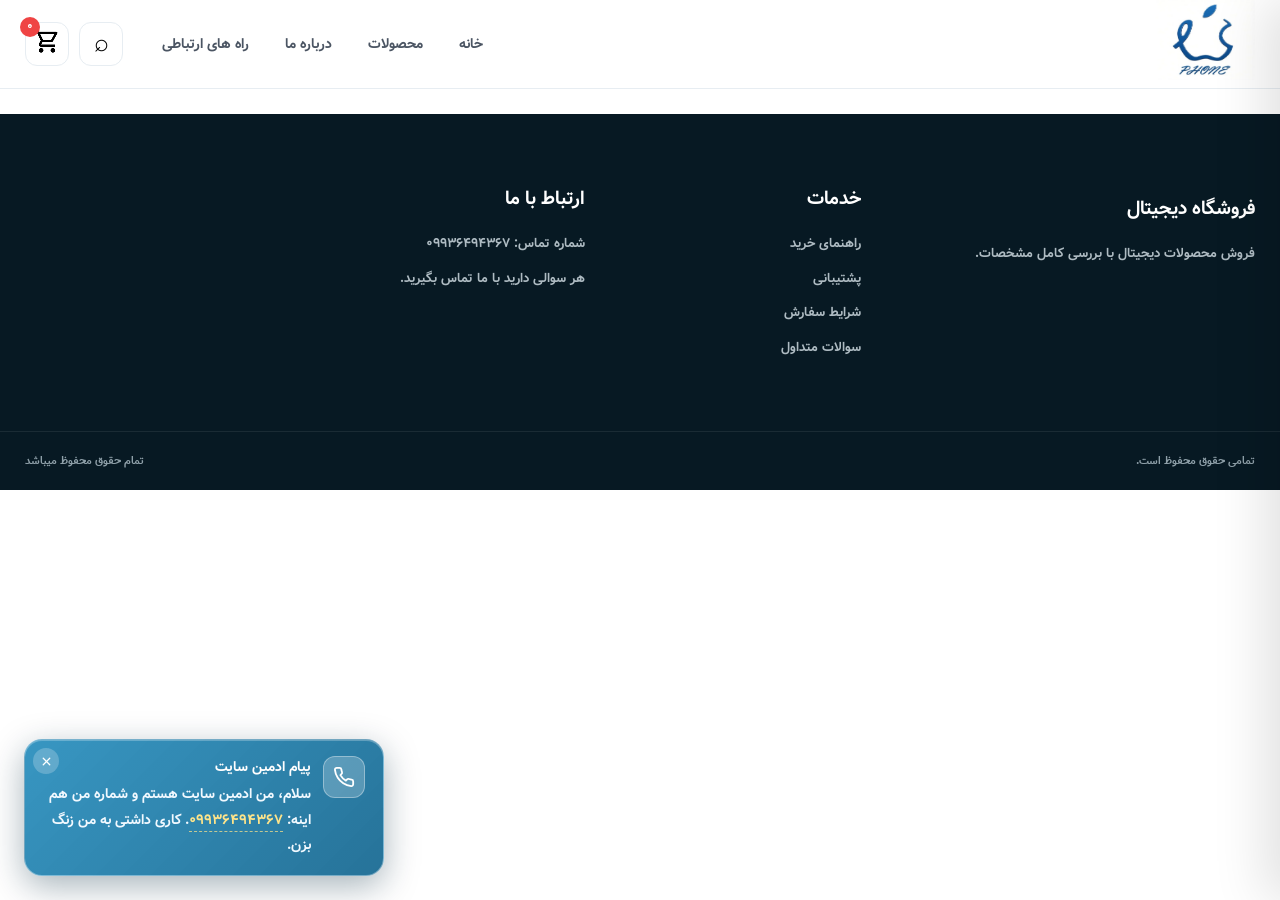
==== about.html @ 5a383b09 "Add files via upload" ====
<!DOCTYPE html>
<html lang="fa" dir="rtl">
<head>
    <meta charset="UTF-8">

    <meta name="viewport"
          content="width=device-width, initial-scale=1.0">

    <meta name="description"
          content="فروشگاه اینترنتی محصولات دیجیتال">

    <title>UPHONNE.ir</title>

    <link rel="preconnect" href="https://fonts.googleapis.com">
    <link rel="preconnect" href="https://fonts.gstatic.com" crossorigin>

    <link href="https://fonts.googleapis.com/css2?family=Vazirmatn:wght@400;500;600;700;800&display=swap"
          rel="stylesheet">

    <link rel="stylesheet"
          href="style.css">
          <link rel="shortcut icon" href="./img/logo/1234.webp" type="image/x-icon">
</head>

<body>

<!-- ================= HEADER ================= -->

<header class="main-header">

    <div class="header-inner">

        <button class="menu-btn"
                id="menuBtn"
                aria-label="باز کردن منو">

            <span><img style="width: 40px;
            height: 40px;" src="./img/icon menu/menu_28dp_000000_FILL0_wght400_GRAD0_opsz24 (1).png" alt=""></span>
            
            

        </button>


        <a href="#home"
           class="logo">



            <span>
                <img style="width: 100px;
                height: 80px;"  src="./img/logo/1234.webp" alt="">
            </span>

        </a>


        <nav class="desktop-nav">

            <a href="./index.html">خانه</a>
            <a href="./index.html">محصولات</a>
            <a href="./about.html">درباره ما</a>
            <a href="./massage.html">راه های ارتباطی</a>

        </nav>


        <div class="header-actions">

            <button class="search-btn"
                    id="searchBtn"
                    aria-label="جستجو">

                <i>⌕</i>

            </button>


            <button class="cart-btn"
                    id="cartBtn"
                    aria-label="سبد خرید">

                <i><img src="./img/icons/icon shop/shopping_cart_28dp_000000_FILL0_wght400_GRAD0_opsz24.png" alt=""></i>

                <span class="cart-count"
                      id="cartCount">

                    0

                </span>

            </button>

        </div>

    </div>


    <!-- Search -->

    <div class="search-box"
         id="searchBox">

        <div class="search-inner">

            <input type="search"
                   id="searchInput"
                   placeholder="نام محصول را جستجو کنید...">

            <button id="closeSearch">
                x
            </button>

        </div>

    </div>

</header>
<br>


<!-- ================= MOBILE MENU ================= -->

<div class="menu-overlay"
     id="menuOverlay">
</div>


<aside class="mobile-menu"
       id="mobileMenu">

    <div class="mobile-menu-header">

        <strong>
            منوی فروشگاه
        </strong>

        <button id="closeMenu">
            ×
        </button>

    </div>


    <div class="mobile-menu-links">

        <a href="./index.html">خانه</a>
        <a href="./index.html">محصولات</a>
        <a href="./about.html">درباره ما</a>
        <a href="./massage.html">راه های ارتباطی</a>

    </div>

</aside>
<main>
















</main>
<footer id="contact">

    <div class="footer-main">

        <div class="footer-column">

            <div>
                
            </div>

            <h3>
                فروشگاه دیجیتال
            </h3>

            <p>
                فروش محصولات دیجیتال
                با بررسی کامل مشخصات.
            </p>

        </div>

        <div class="footer-column">

            <h3>
                خدمات
            </h3>

            <a href="#">راهنمای خرید</a>
            <a href="#">پشتیبانی</a>
            <a href="#">شرایط سفارش</a>
            <a href="#">سوالات متداول</a>

        </div>


        <div class="footer-column">

            <h3>
                ارتباط با ما
            </h3>

            <p>
                شماره تماس:
                09936494367
            </p>

            <p>
                هر سوالی دارید با ما تماس بگیرید.
            </p>

        </div>

    </div>


    <div class="footer-bottom">

        <span>
            تمامی حقوق محفوظ است.
        </span>

        <span>
            تمام حقوق محفوظ میباشد 

        </span>

    </div>

</footer>



<!-- ================= PRODUCT MODAL ================= -->

<div class="modal-overlay"
     id="productModal">

    <div class="product-modal">

        <button class="modal-close"
                id="productModalClose">

            ×

        </button>

        <div id="productModalContent"></div>

    </div>

</div>



<!-- ================= CART MODAL ================= -->

<div class="modal-overlay"
     id="cartModal">

    <div class="cart-modal">

        <button class="modal-close"
                id="cartClose">

            ×

        </button>

        <h2>
            سبد خرید
        </h2>

        <div id="cartItems"></div>

        <div class="cart-footer">

            <strong id="cartTotal">
                ۰ تومان
            </strong>

            <button id="startCheckout">
                ادامه فرآیند خرید
            </button>

        </div>

    </div>

</div>



<!-- ================= CHECKOUT MODAL ================= -->

<div class="modal-overlay"
     id="checkoutModal">

    <div class="checkout-modal">

        <div class="checkout-progress">

            <span class="step active">1</span>
            <span class="line"></span>
            <span class="step">2</span>
            <span class="line"></span>
            <span class="step">3</span>
            <span class="line"></span>
            <span class="step">4</span>

        </div>


        <button class="modal-close"
                id="checkoutClose">

            ×

        </button>


        <div class="checkout-step active"
             data-step="1">

            <h2>
                اطلاعات شما
            </h2>

            <p>
                برای ادامه فرآیند اطلاعات خود را وارد کنید.
            </p>

            <input id="customerName"
                   type="text"
                   placeholder="نام و نام خانوادگی">

            <input id="customerPhone"
                   type="tel"
                   placeholder="شماره تماس">

            <textarea id="customerAddress"
                      placeholder="آدرس کامل"></textarea>

            <button class="next-step">
                مرحله بعد
            </button>

        </div>


        <div class="checkout-step"
             data-step="2">

            <h2>
                بررسی سبد خرید
            </h2>

            <div id="checkoutCartItems"></div>

            <div class="checkout-buttons">

                <button class="prev-step">
                    مرحله قبل
                </button>

                <button class="next-step">
                    مرحله بعد
                </button>

            </div>

        </div>


        <div class="checkout-step"
             data-step="3">

            <h2>
                خلاصه سفارش
            </h2>

            <div id="orderSummary"></div>

            <button id="copyOrder">
                کپی کردن جدول
            </button>

            <div class="checkout-buttons">

                <button class="prev-step">
                    مرحله قبل
                </button>

                <button class="next-step">
                    مرحله بعد
                </button>

            </div>

        </div>


        <div class="checkout-step"
             data-step="4">

            <h2>
                ارسال سفارش
            </h2>

            <p class="send-message">

                جدول محصولات را کپی و به یکی از
                این پیام‌رسان‌ها برای ما ارسال کنید.

            </p>


            <div class="messengers">

                <a href="#"
                   class="messenger rubika">

                    روبیکا

                </a>

                <a href="#"
                   class="messenger telegram">

                    تلگرام

                </a>

            </div>


            <div class="checkout-buttons">

                <button class="prev-step">
                    مرحله قبل
                </button>

                <button id="finishOrder">
                    پایان سفارش
                </button>

            </div>

        </div>

    </div>

</div>




<!-- ============ Site Admin Glass Notification (All-in-one) ============ -->
<style>
.sn-notif-wrapper,
.sn-notif-wrapper * {
  box-sizing: border-box;
}

.sn-notif-wrapper {
  position: fixed;
  bottom: 24px;
  left: 24px;
  z-index: 999999;
  max-width: 360px;
  width: calc(100% - 48px);
  transform: translateX(-140%);
  opacity: 0;
  transition: transform 1.1s cubic-bezier(.19,1,.22,1), opacity 1.1s ease;
  pointer-events: none;
  font-family: "Vazirmatn", Tahoma, Arial, sans-serif;
  direction: rtl;
}

.sn-notif-wrapper.sn-show {
  transform: translateX(0);
  opacity: 1;
  pointer-events: auto;
}

.sn-notif-card {
  position: relative;
  display: flex;
  align-items: flex-start;
  gap: 12px;
  padding: 16px 18px;
  border-radius: 18px;
  background: linear-gradient(135deg, rgba(0,121,177,0.78), rgba(0,90,135,0.85));
  backdrop-filter: blur(18px) saturate(180%);
  -webkit-backdrop-filter: blur(18px) saturate(180%);
  border: 1px solid rgba(255,255,255,0.35);
  box-shadow:
    0 10px 34px rgba(0, 40, 60, 0.35),
    inset 0 1px 0 rgba(255,255,255,0.25);
  overflow: visible;
}

.sn-notif-icon {
  flex-shrink: 0;
  width: 42px;
  height: 42px;
  border-radius: 12px;
  background: rgba(255,255,255,0.22);
  display: flex;
  align-items: center;
  justify-content: center;
  border: 1px solid rgba(255,255,255,0.35);
}

.sn-notif-icon svg {
  width: 22px;
  height: 22px;
  stroke: #ffffff;
}

.sn-notif-content {
  flex: 1;
  min-width: 0;
}

.sn-notif-title {
  font-size: 14px;
  font-weight: 700;
  margin: 0 0 4px;
  color: #ffffff;
}

.sn-notif-text {
  font-size: 13.5px;
  line-height: 1.9;
  margin: 0;
  color: #f1f9ff;
}

.sn-notif-text a {
  color: #ffe58a;
  font-weight: 700;
  text-decoration: none;
  border-bottom: 1px dashed rgba(255,229,138,0.7);
  transition: color .2s ease;
  unicode-bidi: plaintext;
}

.sn-notif-text a:hover {
  color: #ffffff;
}

.sn-notif-close {
  position: absolute;
  top: 8px;
  left: 8px;
  width: 26px;
  height: 26px;
  border-radius: 50%;
  border: none;
  background: rgba(255,255,255,0.22);
  display: flex;
  align-items: center;
  justify-content: center;
  cursor: pointer;
  transition: background .2s ease, transform .2s ease;
  padding: 0;
}

.sn-notif-close:hover {
  background: rgba(255,255,255,0.4);
  transform: scale(1.08);
}

.sn-notif-close svg {
  width: 13px;
  height: 13px;
  stroke: #ffffff;
}

.sn-confetti-layer {
  position: fixed;
  bottom: 0;
  left: 0;
  width: 100%;
  height: 100%;
  pointer-events: none;
  z-index: 999998;
  overflow: visible;
}

.sn-confetti-layer .sn-confetti-piece {
  position: absolute;
  width: 8px;
  height: 14px;
  opacity: 0;
  border-radius: 2px;
  will-change: transform, opacity;
}

@media (max-width: 480px) {
  .sn-notif-wrapper {
    left: 12px;
    right: 12px;
    bottom: 16px;
    width: auto;
    max-width: 320px;
    margin: 0 auto;
  }
  .sn-notif-card {
    padding: 14px 14px;
  }
}
</style>

<div class="sn-confetti-layer" id="snConfettiLayer"></div>

<div class="sn-notif-wrapper" id="snNotifWrapper">
  <div class="sn-notif-card">
    <button class="sn-notif-close" id="snCloseBtn" aria-label="بستن">
      <svg viewBox="0 0 24 24" fill="none" stroke-width="2.4" stroke-linecap="round" stroke-linejoin="round">
        <line x1="18" y1="6" x2="6" y2="18"></line>
        <line x1="6" y1="6" x2="18" y2="18"></line>
      </svg>
    </button>

    <div class="sn-notif-icon">
      <svg viewBox="0 0 24 24" fill="none" stroke-width="2" stroke-linecap="round" stroke-linejoin="round">
        <path d="M22 16.92v3a2 2 0 0 1-2.18 2 19.79 19.79 0 0 1-8.63-3.07 19.5 19.5 0 0 1-6-6 19.79 19.79 0 0 1-3.07-8.67A2 2 0 0 1 4.11 2h3a2 2 0 0 1 2 1.72c.127.96.362 1.903.7 2.81a2 2 0 0 1-.45 2.11L8.09 9.91a16 16 0 0 0 6 6l1.27-1.27a2 2 0 0 1 2.11-.45c.907.338 1.85.573 2.81.7A2 2 0 0 1 22 16.92z"/>
      </svg>
    </div>

    <div class="sn-notif-content">
      <p class="sn-notif-title">پیام ادمین سایت</p>
      <p class="sn-notif-text">
        سلام، من ادمین سایت هستم و شماره من هم اینه:
        <a href="tel:09936494367">09936494367</a>.
        کاری داشتی به من زنگ بزن.
      </p>
    </div>
  </div>
</div>

<script>
(function () {
  const wrapper = document.getElementById('snNotifWrapper');
  const closeBtn = document.getElementById('snCloseBtn');
  const confettiLayer = document.getElementById('snConfettiLayer');

  if (!wrapper || !closeBtn || !confettiLayer) return;

  const colors = ['#0079b1', '#ffffff', '#7fd6ff', '#ffd166', '#ef476f', '#06d6a0'];

  function launchConfetti() {
    const rect = wrapper.getBoundingClientRect();
    const originX = rect.left + rect.width / 2;
    const originY = rect.top + rect.height / 2;

    const pieceCount = 46;

    for (let i = 0; i < pieceCount; i++) {
      const piece = document.createElement('div');
      piece.className = 'sn-confetti-piece';

      const color = colors[Math.floor(Math.random() * colors.length)];
      piece.style.background = color;

      const startOffsetX = (Math.random() - 0.5) * rect.width * 1.1;
      const startOffsetY = (Math.random() - 0.5) * rect.height * 0.9;
      const startX = originX + startOffsetX;
      const startY = originY + startOffsetY;

      piece.style.left = startX + 'px';
      piece.style.top = startY + 'px';

      // پرتاب اولیه ملایم‌تر به بالا/طرفین
      const angle = (Math.random() * Math.PI) - (Math.PI / 2);
      const distance = 70 + Math.random() * 110;

      const deltaX = Math.cos(angle) * distance * (Math.random() < 0.5 ? -1 : 1);
      const deltaY = -Math.abs(Math.sin(angle) * distance) - (25 + Math.random() * 40);

      // سقوط آرام‌تر: مسافت کمتر + زمان بیشتر
      const fallDistance = 160 + Math.random() * 140;
      const rotateStart = Math.random() * 360;
      const rotateEnd = rotateStart + (Math.random() * 480 - 240);
      const duration = 3400 + Math.random() * 1800; // زمان بیشتر = سقوط آرام‌تر
      const delay = Math.random() * 150;

      // کمی رانش افقی هنگام سقوط، شبیه افتادن کاغذ واقعی
      const driftX = (Math.random() - 0.5) * 60;

      confettiLayer.appendChild(piece);

      const animation = piece.animate([
        {
          transform: `translate(0px, 0px) rotate(${rotateStart}deg) scale(0.6)`,
          opacity: 0
        },
        {
          offset: 0.15,
          opacity: 1,
          transform: `translate(${deltaX * 0.5}px, ${deltaY}px) rotate(${rotateStart + 30}deg) scale(1)`
        },
        {
          offset: 0.4,
          opacity: 1,
          transform: `translate(${deltaX}px, ${deltaY * 0.35}px) rotate(${(rotateStart + rotateEnd) / 2}deg) scale(1)`
        },
        {
          offset: 0.7,
          opacity: 1,
          transform: `translate(${deltaX + driftX * 0.6}px, ${deltaY * 0.35 + fallDistance * 0.6}px) rotate(${rotateEnd * 0.8}deg) scale(0.95)`
        },
        {
          offset: 1,
          opacity: 0,
          transform: `translate(${deltaX + driftX}px, ${deltaY * 0.35 + fallDistance}px) rotate(${rotateEnd}deg) scale(0.85)`
        }
      ], {
        duration: duration,
        delay: delay,
        easing: 'cubic-bezier(.25,.46,.45,.94)', // منحنی نرم‌تر برای حس شناور بودن
        fill: 'forwards'
      });

      animation.onfinish = () => piece.remove();
    }
  }

  function showNotification() {
    wrapper.classList.add('sn-show');
    setTimeout(() => {
      launchConfetti();
    }, 550);
  }

  function hideNotification() {
    wrapper.classList.remove('sn-show');
  }

  closeBtn.addEventListener('click', hideNotification);

  window.addEventListener('load', () => {
    setTimeout(showNotification, 500);
  });
})();
</script>
<!-- ============ End Site Admin Glass Notification ============ -->


<script src="script.js"
        defer>
</script>

</body>
</html>
---- style.css ----
:root {
    --primary: #0079b1;
    --primary-dark: #005f8c;
    --primary-light: #eaf8ff;

    --text: #17202a;
    --muted: #6b7280;

    --border: #e7edf2;
    --bg: #ffffff;
    --soft: #f6fafc;

    --shadow:
        0 15px 45px rgba(0, 70, 100, .09);

    --radius: 22px;
}



* {
    margin: 0;
    padding: 0;
    box-sizing: border-box;
    font-family: x;
}
p{
    font-family: x;
}


html {
    scroll-behavior: smooth;
    font-family: x;
}


body {
    font-family: x;
    background: #fff;
    color: var(--text);
    overflow-x: hidden;
}
@font-face {
    font-family: x;
    src: url(./font/Vazir-Bold-FD-WOL.ttf);
}

button,
input,
textarea {
    font-family: inherit;
}


button {
    cursor: pointer;
}


a {
    text-decoration: none;
    color: inherit;
}



/* ================= HEADER ================= */

.main-header {
    position: sticky;
    top: 0;
    z-index: 1000;

    background: rgb(255, 255, 255);

    backdrop-filter: blur(15px);

    border-bottom: 1px solid var(--border);
}


.header-inner {
    max-width: 1400px;
    margin: auto;

    min-height: 76px;

    padding: 0 25px;

    display: flex;
    align-items: center;
    gap: 25px;
}


.logo {
    display: flex;
    align-items: center;
    gap: 10px;

    font-weight: 800;
    white-space: nowrap;
}


.logo-icon,
.footer-logo {
    width: 42px;
    height: 42px;

    border-radius: 12px;

    background: var(--primary);

    color: white;

    display: grid;
    place-items: center;

    font-weight: 800;
}


.desktop-nav {
    display: flex;
    align-items: center;
    gap: 8px;

    margin-right: auto;
}


.desktop-nav a {
    padding: 10px 14px;

    border-radius: 10px;

    color: #4b5563;

    font-size: 14px;

    transition: .25s;
}


.desktop-nav a:hover {
    background: var(--primary-light);
    color: var(--primary);
}


.header-actions {
    display: flex;
    gap: 10px;
}


.search-btn,
.cart-btn,
.menu-btn {
    width: 44px;
    height: 44px;

    border: 1px solid var(--border);

    background: white;

    border-radius: 12px;

    display: grid;
    place-items: center;

    position: relative;
}


.search-btn i {
    font-style: normal;
    font-size: 25px;
}


.cart-btn i {
    font-style: normal;
}


.cart-count {
    position: absolute;

    top: -6px;
    left: -6px;

    min-width: 20px;
    height: 20px;

    border-radius: 50%;

    background: #ef4444;

    color: white;

    font-size: 11px;

    display: grid;
    place-items: center;
}


.menu-btn {
    display: none;
}


.search-box {
    display: none;

    border-top: 1px solid var(--border);

    padding: 15px;
}


.search-box.show {
    display: block;
}


.search-inner {
    max-width: 800px;
    margin: auto;

    display: flex;
    gap: 10px;
}


.search-inner input {
    flex: 1;

    border: 1px solid var(--border);

    padding: 14px 18px;

    border-radius: 14px;

    outline: none;
}


.search-inner button {
    width: 45px;

    border: 0;

    border-radius: 12px;

    background: #f1f5f9;

    font-size: 22px;
}



/* ================= MOBILE MENU ================= */

.menu-overlay {
    position: fixed;

    inset: 0;

    background: rgba(0,0,0,.4);

    z-index: 1100;

    opacity: 0;
    visibility: hidden;

    transition: .3s;
}


.menu-overlay.active {
    opacity: 1;
    visibility: visible;
}


.mobile-menu {
    position: fixed;

    top: 0;
    right: 0;

    width: min(360px, 90%);

    height: 100vh;

    background: white;

    z-index: 1200;

    transform: translateX(100%);

    transition: transform .4s cubic-bezier(.22,.61,.36,1);

    box-shadow: -15px 0 50px rgba(0,0,0,.12);
}


.mobile-menu.active {
    transform: translateX(0);
}


.mobile-menu-header {
    padding: 25px;

    display: flex;

    justify-content: space-between;

    align-items: center;

    border-bottom: 1px solid var(--border);
}


.mobile-menu-header button {
    border: 0;

    background: transparent;

    font-size: 30px;
}


.mobile-menu-links {
    padding: 20px;

    display: flex;

    flex-direction: column;

    gap: 8px;
}


.mobile-menu-links a {
    padding: 16px;

    border-radius: 14px;

    transition: .25s;
}


.mobile-menu-links a:hover {
    background: var(--primary-light);

    color: var(--primary);

    transform: translateX(-5px);
}



/* ================= HERO ================= */

.hero {
    max-width: 1400px;

    margin: 30px auto;

    padding: 35px 25px;

    display: grid;

    grid-template-columns: 1fr 1fr;

    gap: 35px;

    align-items: center;
}


.hero-content {
    animation: heroIn .7s ease both;
}


@keyframes heroIn {

    from {
        opacity: 0;
        transform: translateY(20px);
    }

    to {
        opacity: 1;
        transform: translateY(0);
    }

}


.hero-label {
    display: inline-block;

    color: var(--primary);

    background: var(--primary-light);

    padding: 8px 14px;

    border-radius: 50px;

    font-size: 13px;

    margin-bottom: 18px;
}


.hero h1 {
    font-size: clamp(32px, 5vw, 60px);

    line-height: 1.4;

    margin-bottom: 20px;
}


.hero h1 strong {
    display: block;

    color: var(--primary);
}


.hero p {
    color: var(--muted);

    max-width: 600px;

    line-height: 2;

    margin-bottom: 25px;
}


.hero-buttons {
    display: flex;

    gap: 12px;

    flex-wrap: wrap;
}


.primary-btn,
.secondary-btn {
    padding: 14px 22px;

    border-radius: 13px;

    transition: .25s;
}


.primary-btn {
    background: var(--primary);

    color: white;
}


.primary-btn:hover {
    background: var(--primary-dark);

    transform: translateY(-2px);
}


.secondary-btn {
    background: var(--primary-light);

    color: var(--primary);
}


.hero-image {
    border-radius: 30px;

    overflow: hidden;

    box-shadow: var(--shadow);
}


.hero-image img {
    display: block;

    width: 100%;
    height: 500px;

    object-fit: cover;
}



/* ================= FEATURES ================= */

.features {
    max-width: 1300px;

    margin: 20px auto 70px;

    padding: 0 25px;

    display: grid;

    grid-template-columns: repeat(4,1fr);

    gap: 15px;
}


.feature {
    padding: 25px;

    background: white;

    border: 1px solid var(--border);

    border-radius: 18px;

    display: flex;

    flex-direction: column;

    gap: 8px;

    transition: .3s;
}


.feature:hover {
    transform: translateY(-5px);

    border-color: #bde9fa;

    box-shadow: var(--shadow);
}


.feature strong {
    color: var(--primary);
}


.feature span {
    font-size: 13px;

    color: var(--muted);
}



/* ================= SECTION ================= */

.section {
    max-width: 1400px;

    margin: 0 auto;

    padding: 70px 25px;
}


.section-heading {
    display: flex;

    align-items: end;

    justify-content: space-between;

    margin-bottom: 25px;
}


.section-heading span {
    color: var(--primary);

    font-size: 13px;

    font-weight: 700;
}


.section-heading h2 {
    margin-top: 7px;

    font-size: 30px;
}


.scroll-hint {
    color: var(--muted);

    font-size: 12px;
}



/* ================= CATEGORIES ================= */

.categories {
    display: flex;

    gap: 10px;

    overflow-x: auto;

    scrollbar-width: none;

    padding-bottom: 8px;
}


.categories::-webkit-scrollbar {
    display: none;
}


.category {
    flex: 0 0 auto;

    border: 1px solid var(--border);

    background: white;

    padding: 12px 20px;

    border-radius: 50px;

    color: #555;

    transition: .25s;
}


.category:hover,
.category.active {
    background: var(--primary);

    color: white;

    border-color: var(--primary);
}



/* ================= BANNER ================= */

.wide-banner {
    max-width: 1350px;

    height: 390px;

    margin: 40px auto;

    border-radius: 28px;

    overflow: hidden;

    position: relative;
}


.wide-banner::after {
    content: "";

    position: absolute;

    inset: 0;

    background:
        linear-gradient(
            90deg,
            rgba(0,0,0,.72),
            rgba(0,0,0,.18)
        );
}


.wide-banner img {
    width: 100%;
    height: 100%;

    object-fit: cover;

    display: block;
}


.banner-content {
    position: absolute;

    z-index: 2;

    right: 8%;

    top: 50%;

    transform: translateY(-50%);

    color: white;

    max-width: 500px;
}


.banner-content span {
    color: #bceeff;
}


.banner-content h2 {
    font-size: 38px;

    line-height: 1.5;

    margin: 10px 0;
}


.banner-content p {
    margin-bottom: 20px;
}


.banner-content a {
    display: inline-block;

    background: white;

    color: var(--primary);

    padding: 13px 20px;

    border-radius: 12px;
}



/* ================= PRODUCTS ================= */

.products-section {
    overflow: hidden;
}


.products-section .section-heading {
    margin-bottom: 20px;
}


.products-section {
    /* محصولات به صورت افقی حرکت می‌کنند */
}


.product-card {
    width: 290px;

    min-width: 290px;

    background: white;

    border: 1px solid var(--border);

    border-radius: 22px;

    overflow: hidden;

    display: inline-flex;

    vertical-align: top;

    flex-direction: column;

    margin-left: 15px;

    transition: .3s;

    box-shadow: 0 5px 20px rgba(0,0,0,.03);
}


.product-card:hover {
    transform: translateY(-7px);

    box-shadow: var(--shadow);

    border-color: #bcecff;
}


.products-section {
    white-space: nowrap;

    overflow-x: auto;

    scrollbar-width: thin;
}


.products-section .section-heading,
.products-section .product-card {
    white-space: normal;
}


.product-image {
    height: 270px;

    background: #f7fafc;

    position: relative;

    overflow: hidden;
}


.product-image img {
    width: 100%;
    height: 100%;

    object-fit: contain;

    display: block;

    transition: transform .5s;
}


.product-card:hover .product-image img {
    transform: scale(1.05);
}


.product-badge {
    position: absolute;

    top: 14px;
    right: 14px;

    z-index: 2;

    padding: 6px 10px;

    background: var(--primary);

    color: white;

    border-radius: 8px;

    font-size: 11px;
}


.product-info {
    padding: 20px;
}


.product-brand {
    color: var(--primary);

    font-size: 12px;
}


.product-info h3 {
    margin: 7px 0;

    font-size: 17px;
}


.product-info p {
    color: var(--muted);

    font-size: 12px;

    margin-bottom: 15px;
}


.product-bottom {
    display: flex;

    align-items: center;

    justify-content: space-between;

    gap: 10px;
}


.product-bottom strong {
    font-size: 13px;
}


.view-product {
    border: 0;

    background: var(--primary-light);

    color: var(--primary);

    padding: 9px 13px;

    border-radius: 10px;

    font-size: 12px;
}



/* ================= HIDE MODAL DATA ================= */

.product-modal-data {
    display: none;
}



/* ================= PROMO ================= */

.promo-banner {
    max-width: 1350px;

    margin: 50px auto;

    padding: 70px;

    border-radius: 30px;

    background:
        linear-gradient(
            135deg,
            #0079b1,
            #00a4d8
        );

    color: white;
}


.promo-banner span {
    opacity: .8;
}


.promo-banner h2 {
    max-width: 650px;

    font-size: 38px;

    line-height: 1.5;

    margin: 10px 0;
}


.promo-banner p {
    opacity: .9;

    max-width: 600px;

    line-height: 2;
}



/* ================= ABOUT ================= */

.about-section {
    max-width: 1100px;

    margin: 100px auto;

    text-align: center;

    padding: 60px 25px;
}


.about-section span {
    color: var(--primary);
}


.about-section h2 {
    font-size: 38px;

    margin: 10px 0 20px;
}


.about-section p {
    max-width: 700px;

    margin: auto;

    color: var(--muted);

    line-height: 2.2;
}



/* ================= FOOTER ================= */

footer {
    background: #071923;

    color: white;

    margin-top: auto;
}


.footer-main {
    max-width: 1400px;

    margin: auto;

    padding: 70px 25px;

    display: grid;

    grid-template-columns: 1.5fr 1fr 1fr 1.2fr;

    gap: 40px;
}


.footer-logo {
    margin-bottom: 15px;
}


.footer-column {
    display: flex;

    flex-direction: column;

    gap: 10px;
}


.footer-column h3 {
    margin-bottom: 8px;
}


.footer-column p,
.footer-column a {
    color: #aebbc2;

    font-size: 13px;

    line-height: 1.9;
}


.footer-column a:hover {
    color: white;
}


.footer-bottom {
    border-top: 1px solid rgba(255,255,255,.08);

    max-width: 1400px;

    margin: auto;

    padding: 20px 25px;

    display: flex;

    justify-content: space-between;

    gap: 20px;

    color: #8fa0a9;

    font-size: 11px;
}



/* ================= MODALS ================= */

.modal-overlay {
    position: fixed;

    inset: 0;

    background: rgba(5,20,30,.65);

    backdrop-filter: blur(7px);

    z-index: 3000;

    display: flex;

    align-items: center;

    justify-content: center;

    padding: 20px;

    opacity: 0;

    visibility: hidden;

    transition: .3s;
}


.modal-overlay.active {
    opacity: 1;

    visibility: visible;
}


.product-modal,
.cart-modal,
.checkout-modal {
    width: min(1100px, 100%);

    max-height: 92vh;

    overflow-y: auto;

    background: white;

    border-radius: 25px;

    position: relative;

    transform: translateY(30px) scale(.97);

    transition: .3s;
}


.modal-overlay.active .product-modal,
.modal-overlay.active .cart-modal,
.modal-overlay.active .checkout-modal {
    transform: translateY(0) scale(1);
}


.modal-close {
    position: absolute;

    top: 15px;
    left: 15px;

    width: 40px;
    height: 40px;

    border: 0;

    border-radius: 50%;

    background: #f1f5f9;

    font-size: 25px;

    z-index: 10;
}



/* ================= PRODUCT MODAL ================= */

.product-modal {
    padding: 30px;
}


.product-modal-data {
    display: none;
}


#productModalContent {
    display: grid;

    grid-template-columns: 1fr 1fr;

    gap: 35px;
}


#productModalContent .modal-gallery {
    display: grid;

    grid-template-columns: repeat(2,1fr);

    gap: 12px;
}


#productModalContent .modal-gallery img {
    width: 100%;

    height: 230px;

    object-fit: cover;

    border-radius: 15px;

    background: #f6f8fa;
}


#productModalContent .modal-gallery img:first-child {
    grid-column: 1/-1;

    height: 330px;
}


.modal-product-info > span {
    color: var(--primary);

    font-size: 13px;
}


.modal-product-info h2 {
    font-size: 32px;

    margin: 8px 0 15px;
}


.modal-product-info > p {
    color: var(--muted);

    line-height: 2;

    margin-bottom: 15px;
}


.modal-product-info > h3 {
    color: var(--primary);

    font-size: 20px;

    margin-bottom: 20px;
}


.spec-grid {
    display: grid;

    grid-template-columns: repeat(2,1fr);

    gap: 10px;

    margin-bottom: 20px;
}


.spec-grid div {
    background: var(--soft);

    padding: 14px;

    border-radius: 12px;

    display: flex;

    flex-direction: column;

    gap: 5px;
}


.spec-grid small {
    color: var(--muted);

    font-size: 11px;
}


.spec-grid strong {
    font-size: 13px;
}


.hardware-report,
.software-report {
    padding: 18px;

    border-radius: 15px;

    margin-top: 12px;
}


.hardware-report {
    background: #effaff;

    border-right: 4px solid var(--primary);
}


.software-report {
    background: #f7f8fa;

    border-right: 4px solid #64748b;
}


.hardware-report h3,
.software-report h3 {
    font-size: 14px;

    margin-bottom: 10px;
}


.hardware-report p,
.software-report p {
    font-size: 12px;

    margin: 7px 0;

    color: var(--muted);
}


.hardware-report strong {
    color: var(--primary);
}


.add-to-cart-modal {
    width: 100%;

    border: 0;

    background: var(--primary);

    color: white;

    padding: 15px;

    border-radius: 13px;

    margin-top: 20px;

    font-weight: 700;
}



/* ================= CART ================= */

.cart-modal {
    max-width: 650px;

    padding: 30px;
}


.cart-modal h2 {
    margin-bottom: 20px;
}


.cart-item {
    display: flex;

    align-items: center;

    justify-content: space-between;

    gap: 15px;

    padding: 15px 0;

    border-bottom: 1px solid var(--border);
}


.cart-item-info {
    display: flex;

    flex-direction: column;

    gap: 5px;
}


.cart-item-info span {
    font-size: 12px;

    color: var(--muted);
}


.remove-cart {
    border: 0;

    background: #fff0f0;

    color: #ef4444;

    padding: 8px 12px;

    border-radius: 8px;
}


.cart-footer {
    margin-top: 25px;

    display: flex;

    align-items: center;

    justify-content: space-between;

    gap: 15px;
}


.cart-footer button,
#copyOrder,
#finishOrder {
    border: 0;

    background: var(--primary);

    color: white;

    padding: 13px 20px;

    border-radius: 12px;
}



/* ================= CHECKOUT ================= */

.checkout-modal {
    max-width: 700px;

    padding: 35px;
}


.checkout-progress {
    display: flex;

    align-items: center;

    justify-content: center;

    margin-bottom: 40px;
}


.step {
    width: 35px;
    height: 35px;

    border-radius: 50%;

    background: #e5e7eb;

    display: grid;
    place-items: center;

    font-size: 13px;
}


.step.active {
    background: var(--primary);

    color: white;
}


.line {
    width: 45px;

    height: 2px;

    background: #e5e7eb;
}


.checkout-step {
    display: none;
}


.checkout-step.active {
    display: block;
}


.checkout-step h2 {
    margin-bottom: 8px;
}


.checkout-step > p {
    color: var(--muted);

    margin-bottom: 20px;

    line-height: 2;
}


.checkout-step input,
.checkout-step textarea {
    width: 100%;

    padding: 14px;

    border: 1px solid var(--border);

    border-radius: 12px;

    margin-bottom: 12px;

    outline: none;

    resize: vertical;
}


.checkout-step input:focus,
.checkout-step textarea:focus {
    border-color: var(--primary);
}


.next-step,
.prev-step {
    border: 0;

    padding: 13px 20px;

    border-radius: 12px;
}


.next-step {
    background: var(--primary);

    color: white;
}


.prev-step {
    background: #eef2f5;
}


.checkout-buttons {
    margin-top: 25px;

    display: flex;

    justify-content: space-between;

    gap: 10px;
}


.checkout-item {
    padding: 12px;

    background: var(--soft);

    border-radius: 10px;

    margin-bottom: 8px;

    display: flex;

    justify-content: space-between;
}


.order-table {
    width: 100%;

    border-collapse: collapse;

    margin-bottom: 15px;

    font-size: 12px;
}


.order-table th,
.order-table td {
    border: 1px solid var(--border);

    padding: 10px;

    text-align: right;
}


.order-table th {
    background: var(--primary-light);
}


#copyOrder {
    width: 100%;

    margin-bottom: 15px;
}


.messengers {
    display: flex;

    gap: 15px;

    margin: 25px 0;
}


.messenger {
    flex: 1;

    padding: 20px;

    border-radius: 15px;

    text-align: center;

    color: white;

    font-weight: 700;
}


.rubika {
    background: #8b5cf6;
}


.telegram {
    background: #229ed9;
}


.send-message {
    background: var(--primary-light);

    padding: 18px;

    border-radius: 15px;
}







/* ================= RESPONSIVE ================= */

@media (max-width: 1050px) {

    .desktop-nav {
        display: none;
    }

    .menu-btn {
        display: grid;
    }

    .hero {
        grid-template-columns: 1fr;
    }

    .hero-image {
        order: -1;
    }

    .features {
        grid-template-columns: repeat(2,1fr);
    }

    .footer-main {
        grid-template-columns: repeat(2,1fr);
    }

}


@media (max-width: 700px) {

    .header-inner {
        min-height: 65px;

        padding: 0 14px;

        gap: 10px;
    }


    .logo {
        font-size: 12px;

        margin-right: auto;
    }


    .logo-icon {
        width: 36px;
        height: 36px;
    }


    .header-actions {
        gap: 5px;
    }


    .search-btn,
    .cart-btn,
    .menu-btn {
        width: 40px;
        height: 40px;
    }


    .hero {
        padding: 20px 15px;

        margin-top: 10px;
    }


    .hero-image img {
        height: 300px;
    }


    .hero h1 {
        font-size: 31px;
    }


    .features {
        grid-template-columns: 1fr;

        padding: 0 15px;

        margin-bottom: 30px;
    }


    .section {
        padding: 45px 15px;
    }


    .section-heading {
        align-items: flex-start;

        flex-direction: column;

        gap: 10px;
    }


    .section-heading h2 {
        font-size: 24px;
    }


    .wide-banner {
        height: 350px;

        margin: 25px 15px;
    }


    .banner-content {
        right: 25px;

        left: 25px;
    }


    .banner-content h2 {
        font-size: 27px;
    }


    .promo-banner {
        margin: 30px 15px;

        padding: 35px 25px;
    }


    .promo-banner h2 {
        font-size: 27px;
    }


    .product-card {
        width: 255px;

        min-width: 255px;
    }


    .product-image {
        height: 240px;
    }


    #productModalContent {
        grid-template-columns: 1fr;

        gap: 20px;
    }


    .product-modal {
        padding: 20px;

        max-height: 95vh;
    }


    #productModalContent .modal-gallery img:first-child {
        height: 250px;
    }


    #productModalContent .modal-gallery img {
        height: 140px;
    }


    .modal-product-info h2 {
        font-size: 25px;
    }


    .spec-grid {
        grid-template-columns: 1fr 1fr;
    }


    .footer-main {
        grid-template-columns: 1fr;

        padding: 50px 20px;
    }


    .footer-bottom {
        flex-direction: column;

        padding: 20px;
    }


    .admin-message {
        right: 12px;

        bottom: 12px;

        width: calc(100% - 24px);
    }


    .checkout-modal {
        padding: 25px 18px;
    }


    .line {
        width: 25px;
    }

}


@media (max-width: 400px) {

    .logo span:last-child {
        display: none;
    }


    .product-card {
        width: 235px;

        min-width: 235px;
    }


    .spec-grid {
        grid-template-columns: 1fr;
    }

}

        /* =========================================
           SHOP HERO SLIDER
           تمام کلاس‌ها اختصاصی این بخش هستند
        ========================================= */

        .shopHero {
            width: 100%;
            display: flex;
            justify-content: center;
            align-items: center;
            box-sizing: border-box;
        }

        .shopHero *,
        .shopHero *::before,
        .shopHero *::after {
            box-sizing: border-box;
        }

        /* کانتینر اصلی */
        .shopHero-slider {
            position: relative;

            width: 1000px;
            height: 650px;

            overflow: hidden;

            border-radius: 14px;
            background: #f5f5f5;

            direction: ltr;
        }

        /* نوار اسلایدها */
        .shopHero-track {
            width: 100%;
            height: 100%;

            display: flex;

            transition: transform 0.7s cubic-bezier(0.77, 0, 0.175, 1);
        }

        /* هر اسلاید */
        .shopHero-slide {
            flex: 0 0 100%;

            width: 100%;
            height: 100%;

            position: relative;
        }

        /* تصاویر */
        .shopHero-slide img {
            display: block;

            width: 100%;
            height: 100%;

            object-fit: cover;

            user-select: none;
            -webkit-user-drag: none;
            
        }

        /* =========================================
           دکمه‌ها
        ========================================= */

        .shopHero-btn {
            position: absolute;

            top: 50%;
            transform: translateY(-50%);

            width: 45px;
            height: 45px;

            border: none;
            border-radius: 50%;

            background: rgba(255, 255, 255, 0.92);
            color: #222;

            font-size: 32px;
            line-height: 1;

            display: flex;
            align-items: center;
            justify-content: center;

            cursor: pointer;

            z-index: 10;

            box-shadow: 0 3px 12px rgba(0, 0, 0, 0.18);

            transition:
                background 0.2s ease,
                transform 0.2s ease;
        }

        /* دکمه سمت راست */
        .shopHero-next {
            right: 18px;
        }

        /* دکمه سمت چپ */
        .shopHero-prev {
            left: 18px;
        }

        .shopHero-btn:hover {
            background: #ffffff;
            transform: translateY(-50%) scale(1.08);
        }

        /* =========================================
           نقطه‌های پایین
        ========================================= */

        .shopHero-dots {
            position: absolute;

            bottom: 18px;
            left: 50%;

            transform: translateX(-50%);

            display: flex;
            align-items: center;

            gap: 7px;

            z-index: 10;
        }

        .shopHero-dot {
            width: 9px;
            height: 9px;

            padding: 0;
            border: none;

            border-radius: 50%;

            background: rgba(255, 255, 255, 0.65);

            cursor: pointer;

            transition:
                width 0.3s ease,
                background 0.3s ease;
        }

        .shopHero-dot-active {
            width: 25px;

            border-radius: 10px;

            background: #ffffff;
        }

        /* =========================================
           Responsive
        ========================================= */

        @media (max-width: 1050px) {

            .shopHero-slider {
                width: calc(100% - 30px);
                height: auto;

                aspect-ratio: 1000 / 650;
            }

        }

        @media (max-width: 600px) {

            .shopHero-slider {
                width: calc(100% - 20px);

                border-radius: 10px;
            }

            .shopHero-btn {
                width: 36px;
                height: 36px;

                font-size: 25px;
            }

            .shopHero-next {
                right: 10px;
            }

            .shopHero-prev {
                left: 10px;
            }

            .shopHero-dots {
                bottom: 10px;
            }
        }


        /* =========================================================
   CONTACT PAGE
   Lightweight / Responsive / RTL / SEO Friendly
========================================================= */

.contact-page {
    --contact-bg: #08090d;
    --contact-card: rgba(255, 255, 255, 0.035);
    --contact-border: rgba(255, 255, 255, 0.085);

    position: relative;
    isolation: isolate;

    width: 100%;
    min-height: 100svh;

    overflow: hidden;

    padding: clamp(80px, 10vw, 140px)
             clamp(16px, 5vw, 70px);

    background: var(--contact-bg);

    color: #fff;
}


/* =========================================================
   BACKGROUND
========================================================= */

.contact-bg {
    position: absolute;
    inset: 0;

    z-index: -1;

    overflow: hidden;

    pointer-events: none;
}


/* Grid */

.contact-grid-lines {
    position: absolute;
    inset: 0;

    opacity: .035;

    background-image:
        linear-gradient(
            rgba(255,255,255,.8) 1px,
            transparent 1px
        ),
        linear-gradient(
            90deg,
            rgba(255,255,255,.8) 1px,
            transparent 1px
        );

    background-size: 64px 64px;

    mask-image:
        linear-gradient(
            to bottom,
            black,
            transparent 85%
        );
}


/* Glows */

.contact-glow {
    position: absolute;

    width: 420px;
    height: 420px;

    border-radius: 50%;

    pointer-events: none;

    opacity: .12;

    filter: blur(100px);

    transform: translateZ(0);

    will-change: transform;
}

.contact-glow--1 {
    top: -250px;
    right: 5%;

    background: #6366f1;
}

.contact-glow--2 {
    bottom: -300px;
    left: 8%;

    background: #ec4899;
}


/* =========================================================
   SECTION
========================================================= */

.contact-section {
    position: relative;

    width: min(1180px, 100%);

    margin-inline: auto;
}


/* =========================================================
   INTRO
========================================================= */

.contact-intro {
    max-width: 760px;

    margin-inline: auto;
    margin-bottom: clamp(42px, 6vw, 72px);

    text-align: center;

    animation:
        contactIntro .65s
        cubic-bezier(.2,.8,.2,1)
        both;
}


.contact-eyebrow {
    display: inline-flex;

    align-items: center;
    gap: 9px;

    padding: 8px 14px;

    margin-bottom: 22px;

    border: 1px solid rgba(255,255,255,.09);

    border-radius: 999px;

    background: rgba(255,255,255,.025);

    color: #a9adb8;

    font-size: 12px;
    font-weight: 600;

    backdrop-filter: blur(8px);
}


.status-indicator {
    width: 7px;
    height: 7px;

    flex: 0 0 7px;

    border-radius: 50%;

    background: #22c55e;

    box-shadow:
        0 0 0 4px rgba(34,197,94,.09);
}


.contact-title {
    margin: 0;

    font-size:
        clamp(38px, 6vw, 76px);

    line-height: 1.08;

    letter-spacing: -.045em;

    font-weight: 850;
}


.contact-title span {
    display: block;

    margin-top: 7px;

    background:
        linear-gradient(
            100deg,
            #818cf8 0%,
            #c084fc 45%,
            #f472b6 100%
        );

    -webkit-background-clip: text;
    background-clip: text;

    color: transparent;
}


.contact-description {
    max-width: 600px;

    margin: 22px auto 0;

    color: #858a97;

    font-size:
        clamp(14px, 1.5vw, 16px);

    line-height: 2;
}


@keyframes contactIntro {

    from {
        opacity: 0;
        transform: translateY(20px);
    }

    to {
        opacity: 1;
        transform: translateY(0);
    }

}


/* =========================================================
   GRID
========================================================= */

.contact-list {

    display: grid;

    grid-template-columns:
        repeat(3, minmax(0, 1fr));

    gap: 16px;
}


/* =========================================================
   CARD
========================================================= */

.contact-item {

    --brand: #fff;

    position: relative;

    display: flex;

    align-items: center;

    min-width: 0;

    gap: 17px;

    min-height: 136px;

    padding: 22px;

    overflow: hidden;

    border:
        1px solid
        var(--contact-border);

    border-radius: 22px;

    background:
        linear-gradient(
            145deg,
            rgba(255,255,255,.055),
            rgba(255,255,255,.018)
        );

    color: #fff;

    text-decoration: none;

    transform: translateZ(0);

    transition:
        transform .28s ease,
        border-color .28s ease,
        background .28s ease,
        box-shadow .28s ease;

    animation:
        cardEnter .55s
        cubic-bezier(.2,.8,.2,1)
        both;

    -webkit-tap-highlight-color: transparent;
}


.contact-item:nth-child(1) {
    animation-delay: .05s;
}

.contact-item:nth-child(2) {
    animation-delay: .09s;
}

.contact-item:nth-child(3) {
    animation-delay: .13s;
}

.contact-item:nth-child(4) {
    animation-delay: .17s;
}

.contact-item:nth-child(5) {
    animation-delay: .21s;
}

.contact-item:nth-child(6) {
    animation-delay: .25s;
}


@keyframes cardEnter {

    from {
        opacity: 0;
        transform: translateY(18px);
    }

    to {
        opacity: 1;
        transform: translateY(0);
    }

}


/* =========================================================
   CARD LIGHT
========================================================= */

.contact-item::before {

    content: "";

    position: absolute;

    width: 170px;
    height: 170px;

    top: -100px;
    right: -90px;

    border-radius: 50%;

    background: var(--brand);

    opacity: 0;

    filter: blur(55px);

    transition:
        opacity .3s ease;

    pointer-events: none;
}


.contact-item:hover::before,
.contact-item:focus-visible::before {
    opacity: .15;
}


/* =========================================================
   HOVER
========================================================= */

@media (hover: hover) {

    .contact-item:hover {

        transform:
            translate3d(0, -6px, 0);

        border-color:
            color-mix(
                in srgb,
                var(--brand) 38%,
                transparent
            );

        background:
            linear-gradient(
                145deg,
                rgba(255,255,255,.075),
                rgba(255,255,255,.025)
            );

        box-shadow:
            0 18px 45px
            rgba(0,0,0,.22);
    }

}


/* =========================================================
   ICON
========================================================= */

.contact-icon {

    position: relative;
    z-index: 2;

    display: grid;

    place-items: center;

    width: 58px;
    height: 58px;

    min-width: 58px;

    border-radius: 17px;

    background: var(--brand);

    box-shadow:
        0 9px 28px
        color-mix(
            in srgb,
            var(--brand) 22%,
            transparent
        );

    transition:
        transform .28s ease;
}


@media (hover: hover) {

    .contact-item:hover .contact-icon {

        transform:
            scale(1.06)
            rotate(-3deg);
    }

}


.contact-icon svg {

    width: 26px;
    height: 26px;

    fill: none;

    stroke: #fff;

    stroke-width: 1.8;
}


.contact-icon svg path {

    fill: #fff;

    stroke: none;
}


.contact-icon svg .icon-dot {

    fill: #fff;
    stroke: none;
}


/* =========================================================
   CONTENT
========================================================= */

.contact-info {

    position: relative;
    z-index: 2;

    flex: 1;

    min-width: 0;

    display: flex;

    flex-direction: column;

    align-items: flex-start;
}


.contact-platform {

    margin-bottom: 5px;

    color: var(--brand);

    font-size: 11px;

    font-weight: 800;

    letter-spacing: .08em;

    text-transform: uppercase;
}


.contact-info strong {

    display: block;

    max-width: 100%;

    overflow: hidden;

    text-overflow: ellipsis;

    white-space: nowrap;

    color: #f4f4f5;

    font-size: 16px;

    line-height: 1.5;

    font-weight: 700;
}


.contact-description-small {

    display: block;

    max-width: 100%;

    margin-top: 5px;

    overflow: hidden;

    text-overflow: ellipsis;

    white-space: nowrap;

    color: #777c88;

    font-size: 11px;

    line-height: 1.6;
}


/* =========================================================
   ARROW
========================================================= */

.contact-arrow {

    position: relative;
    z-index: 2;

    display: grid;

    place-items: center;

    width: 34px;
    height: 34px;

    flex: 0 0 34px;

    border:
        1px solid
        rgba(255,255,255,.08);

    border-radius: 50%;

    color: #7c818d;

    font-size: 17px;

    transition:
        transform .25s ease,
        background .25s ease,
        color .25s ease,
        border-color .25s ease;
}


@media (hover: hover) {

    .contact-item:hover .contact-arrow {

        transform:
            translate3d(3px,-3px,0);

        background: var(--brand);

        border-color: transparent;

        color: #fff;
    }

}


/* =========================================================
   BRAND COLORS
========================================================= */

/* Instagram */

.contact-item--instagram {
    --brand: #e1306c;
}

.contact-item--instagram .contact-icon {

    background:
        linear-gradient(
            135deg,
            #833ab4 0%,
            #fd1d1d 52%,
            #fcb045 100%
        );
}


/* Telegram */

.contact-item--telegram {
    --brand: #229ed9;
}


/* WhatsApp */

.contact-item--whatsapp {
    --brand: #25d366;
}


/* LinkedIn */

.contact-item--linkedin {
    --brand: #0a66c2;
}


/* Email */

.contact-item--email {
    --brand: #8b5cf6;
}


/* Phone */

.contact-item--phone {
    --brand: #f59e0b;
}


/* =========================================================
   FOCUS
========================================================= */

.contact-item:focus-visible {

    outline: 3px solid
        color-mix(
            in srgb,
            var(--brand) 55%,
            transparent
        );

    outline-offset: 4px;
}


/* =========================================================
   BOTTOM
========================================================= */

.contact-footer-text {

    display: flex;

    align-items: center;

    justify-content: center;

    gap: 16px;

    margin-top: 45px;

    color: #555b67;

    font-size: 11px;
}


.contact-footer-text span {

    width: 65px;

    height: 1px;

    background:
        linear-gradient(
            90deg,
            transparent,
            rgba(255,255,255,.12)
        );
}


.contact-footer-text span:last-child {

    transform:
        rotate(180deg);
}


.contact-footer-text p {
    margin: 0;
}


/* =========================================================
   TABLET
========================================================= */

@media (max-width: 1000px) {

    .contact-page {
        padding-inline:
            clamp(20px, 5vw, 45px);
    }


    .contact-list {

        grid-template-columns:
            repeat(2, minmax(0, 1fr));
    }

}


/* =========================================================
   MOBILE
========================================================= */

@media (max-width: 640px) {

    .contact-page {

        min-height: auto;

        padding-top:
            clamp(65px, 16vw, 95px);

        padding-bottom:
            clamp(65px, 16vw, 95px);
    }


    .contact-intro {

        margin-bottom: 38px;
    }


    .contact-title {

        font-size:
            clamp(36px, 11vw, 48px);

        letter-spacing: -.055em;
    }


    .contact-description {

        max-width: 440px;

        margin-top: 18px;

        font-size: 13px;

        line-height: 2;
    }


    .contact-list {

        grid-template-columns: 1fr;

        gap: 12px;
    }


    .contact-item {

        min-height: 112px;

        padding: 18px;

        gap: 14px;

        border-radius: 18px;
    }


    .contact-icon {

        width: 50px;
        height: 50px;

        min-width: 50px;

        border-radius: 14px;
    }


    .contact-icon svg {

        width: 23px;
        height: 23px;
    }


    .contact-info strong {

        font-size: 14px;
    }


    .contact-description-small {

        font-size: 10px;
    }


    .contact-arrow {

        width: 31px;
        height: 31px;

        flex-basis: 31px;

        font-size: 15px;
    }


    .contact-footer-text {

        margin-top: 30px;
    }


    .contact-footer-text span {

        width: 35px;
    }

}


/* =========================================================
   SMALL PHONES
========================================================= */

@media (max-width: 380px) {

    .contact-page {

        padding-inline: 13px;
    }


    .contact-item {

        padding: 15px;

        gap: 11px;
    }


    .contact-icon {

        width: 45px;
        height: 45px;

        min-width: 45px;
    }


    .contact-info strong {

        font-size: 13px;
    }


    .contact-description-small {

        max-width: 150px;
    }


    .contact-arrow {

        display: none;
    }

}


/* =========================================================
   REDUCED MOTION
========================================================= */

@media (prefers-reduced-motion: reduce) {

    .contact-page *,
    .contact-page *::before,
    .contact-page *::after {

        animation: none !important;

        transition: none !important;

        scroll-behavior: auto !important;
    }

}


/* =========================================================
   LOW POWER / TOUCH DEVICES
========================================================= */

@media (hover: none) {

    .contact-item {

        transition:
            border-color .2s ease,
            background .2s ease;
    }

    .contact-item:active {

        transform:
            scale(.985);
    }

}



/* map */

/*
  Location Section — Scoped Styles
  همه سلکتورها با کلاس location-section شروع می‌شوند تا هیچ تداخلی
  با استایل‌های فعلی سایت ایجاد نشود. از selectorهای عمومی
  (body, *, a, button, p, h1 و...) استفاده نشده است.
*/

.location-section {
  --location-primary: #0079b1;
  --location-primary-dark: #005f8c;
  --location-ink: #1a1f24;
  --location-muted: #64707a;
  --location-border: #e6e9ec;
  --location-surface: #fbfcfd;
  --location-radius: 14px;

  direction: rtl;
  font-family: inherit;
  color: var(--location-ink);
  box-sizing: border-box;
  padding: 88px 24px;
  background: var(--location-surface);
  overflow-x: hidden;
}

.location-section *,
.location-section *::before,
.location-section *::after {
  box-sizing: inherit;
}

.location-section__container {
  max-width: 1160px;
  margin: 0 auto;
  display: grid;
  grid-template-columns: minmax(300px, 420px) 1fr;
  gap: 64px;
  align-items: center;
}

/* ستون اطلاعات */

.location-section__info {
  display: flex;
  flex-direction: column;
  gap: 20px;
}

.location-section__label {
  font-size: 14px;
  font-weight: 600;
  color: var(--location-primary);
  letter-spacing: 0.01em;
}

.location-section__title {
  margin: 0;
  font-size: clamp(28px, 3.2vw, 38px);
  line-height: 1.25;
  font-weight: 700;
  color: var(--location-ink);
}

.location-section__desc {
  margin: 0;
  font-size: 15.5px;
  line-height: 1.85;
  color: var(--location-muted);
  max-width: 42ch;
}

.location-section__details {
  list-style: none;
  margin: 8px 0 4px;
  padding: 0;
  display: flex;
  flex-direction: column;
  gap: 16px;
}

.location-section__detail-item {
  display: flex;
  align-items: flex-start;
  gap: 14px;
}

.location-section__icon {
  flex-shrink: 0;
  display: inline-flex;
  align-items: center;
  justify-content: center;
  width: 38px;
  height: 38px;
  border-radius: 10px;
  background: rgba(0, 121, 177, 0.08);
  color: var(--location-primary);
}

.location-section__detail-text {
  display: flex;
  flex-direction: column;
  gap: 3px;
  padding-top: 2px;
}

.location-section__detail-label {
  font-size: 12.5px;
  color: var(--location-muted);
}

.location-section__detail-value {
  font-size: 15px;
  font-weight: 500;
  color: var(--location-ink);
}

.location-section__cta {
  display: inline-flex;
  align-items: center;
  gap: 8px;
  align-self: flex-start;
  margin-top: 14px;
  padding: 13px 22px;
  border-radius: 10px;
  background: var(--location-primary);
  color: #ffffff;
  font-size: 14.5px;
  font-weight: 600;
  text-decoration: none;
  border: 1px solid var(--location-primary);
  transition: background-color 0.18s ease, transform 0.18s ease;
}

.location-section__cta:hover {
  background: var(--location-primary-dark);
  border-color: var(--location-primary-dark);
}

.location-section__cta:focus-visible {
  outline: 2px solid var(--location-primary-dark);
  outline-offset: 3px;
}

.location-section__cta:active {
  transform: translateY(1px);
}

.location-section__cta svg {
  /* آیکون فلش برای RTL آینه می‌شود */
  transform: scaleX(-1);
}

/* ستون نقشه */

.location-section__map-wrap {
  min-width: 0;
}

.location-section__map {
  position: relative;
  display: block;
  width: 100%;
  aspect-ratio: 4 / 3.1;
  border-radius: var(--location-radius);
  overflow: hidden;
  border: 1px solid var(--location-border);
  background: #eef1f3;
  text-decoration: none;
  color: inherit;
}

.location-section__map:focus-visible {
  outline: 2px solid var(--location-primary-dark);
  outline-offset: 3px;
}

.location-section__map-tag {
  position: absolute;
  top: 16px;
  right: 16px;
  z-index: 2;
  padding: 8px 14px;
  border-radius: 8px;
  background: #ffffff;
  color: var(--location-ink);
  font-size: 13px;
  font-weight: 600;
  border: 1px solid var(--location-border);
}

.location-section__map-image {
  display: block;
  width: 100%;
  height: 100%;
  object-fit: cover;
}

.location-section__map-overlay {
  position: absolute;
  inset: auto 0 0 0;
  display: flex;
  justify-content: center;
  padding: 18px 16px;
  background: linear-gradient(to top, rgba(10, 20, 26, 0.55), rgba(10, 20, 26, 0));
  opacity: 0;
  transition: opacity 0.18s ease;
}

.location-section__map:hover .location-section__map-overlay,
.location-section__map:focus-visible .location-section__map-overlay {
  opacity: 1;
}

.location-section__map-overlay-pill {
  display: inline-flex;
  align-items: center;
  gap: 8px;
  padding: 10px 18px;
  border-radius: 10px;
  background: #ffffff;
  color: var(--location-ink);
  font-size: 13.5px;
  font-weight: 600;
}

.location-section__map-overlay-pill svg {
  transform: scaleX(-1);
  color: var(--location-primary);
}

/* Tablet */
@media (max-width: 960px) {
  .location-section {
    padding: 64px 20px;
  }

  .location-section__container {
    grid-template-columns: 1fr;
    gap: 40px;
  }

  .location-section__map {
    aspect-ratio: 16 / 10;
  }
}

/* Mobile */
@media (max-width: 560px) {
  .location-section {
    padding: 48px 16px;
  }

  .location-section__container {
    gap: 32px;
  }

  .location-section__title {
    font-size: 26px;
  }

  .location-section__desc {
    font-size: 14.5px;
  }

  .location-section__details {
    gap: 14px;
  }

  .location-section__cta {
    width: 100%;
    justify-content: center;
  }

  .location-section__map {
    aspect-ratio: 4 / 3.4;
    border-radius: 12px;
  }

  .location-section__map-tag {
    top: 12px;
    right: 12px;
    font-size: 12.5px;
    padding: 6px 12px;
  }
}

@media (prefers-reduced-motion: reduce) {
  .location-section__cta,
  .location-section__map-overlay {
    transition: none;
  }
}
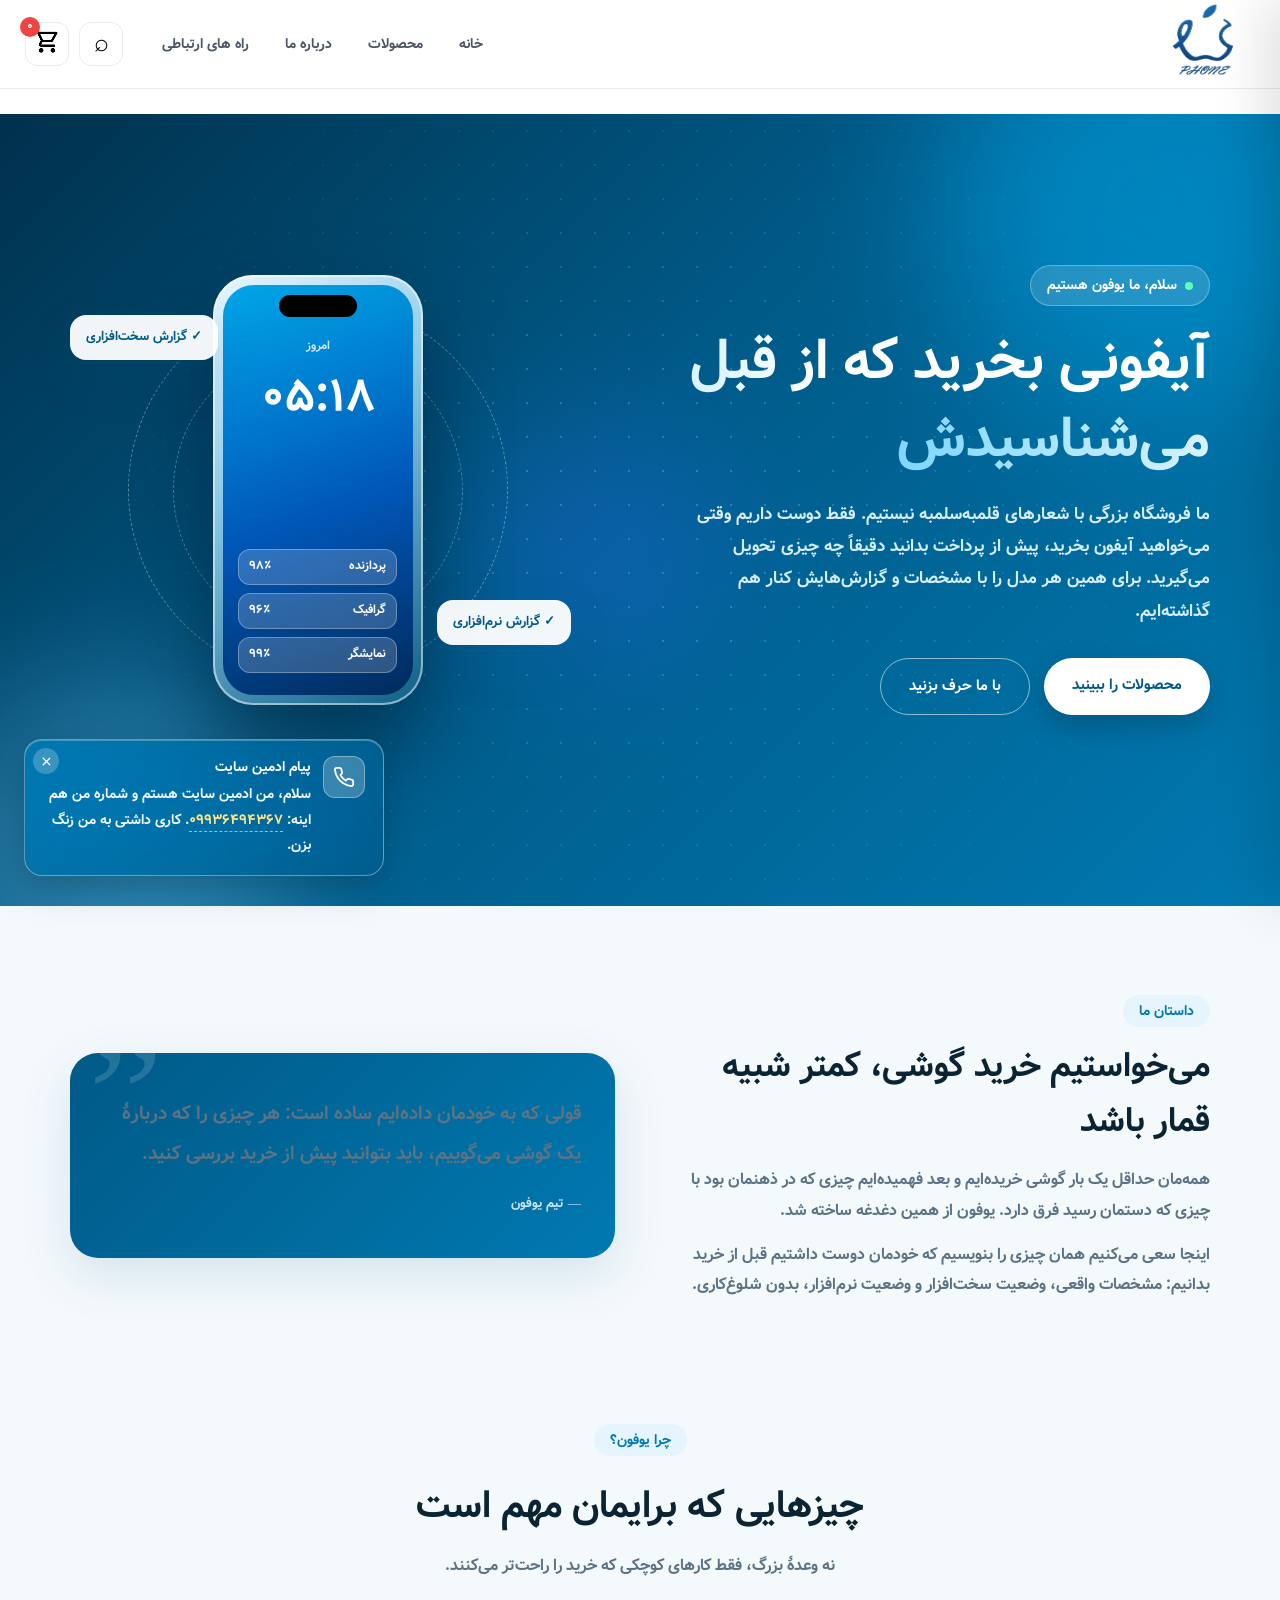
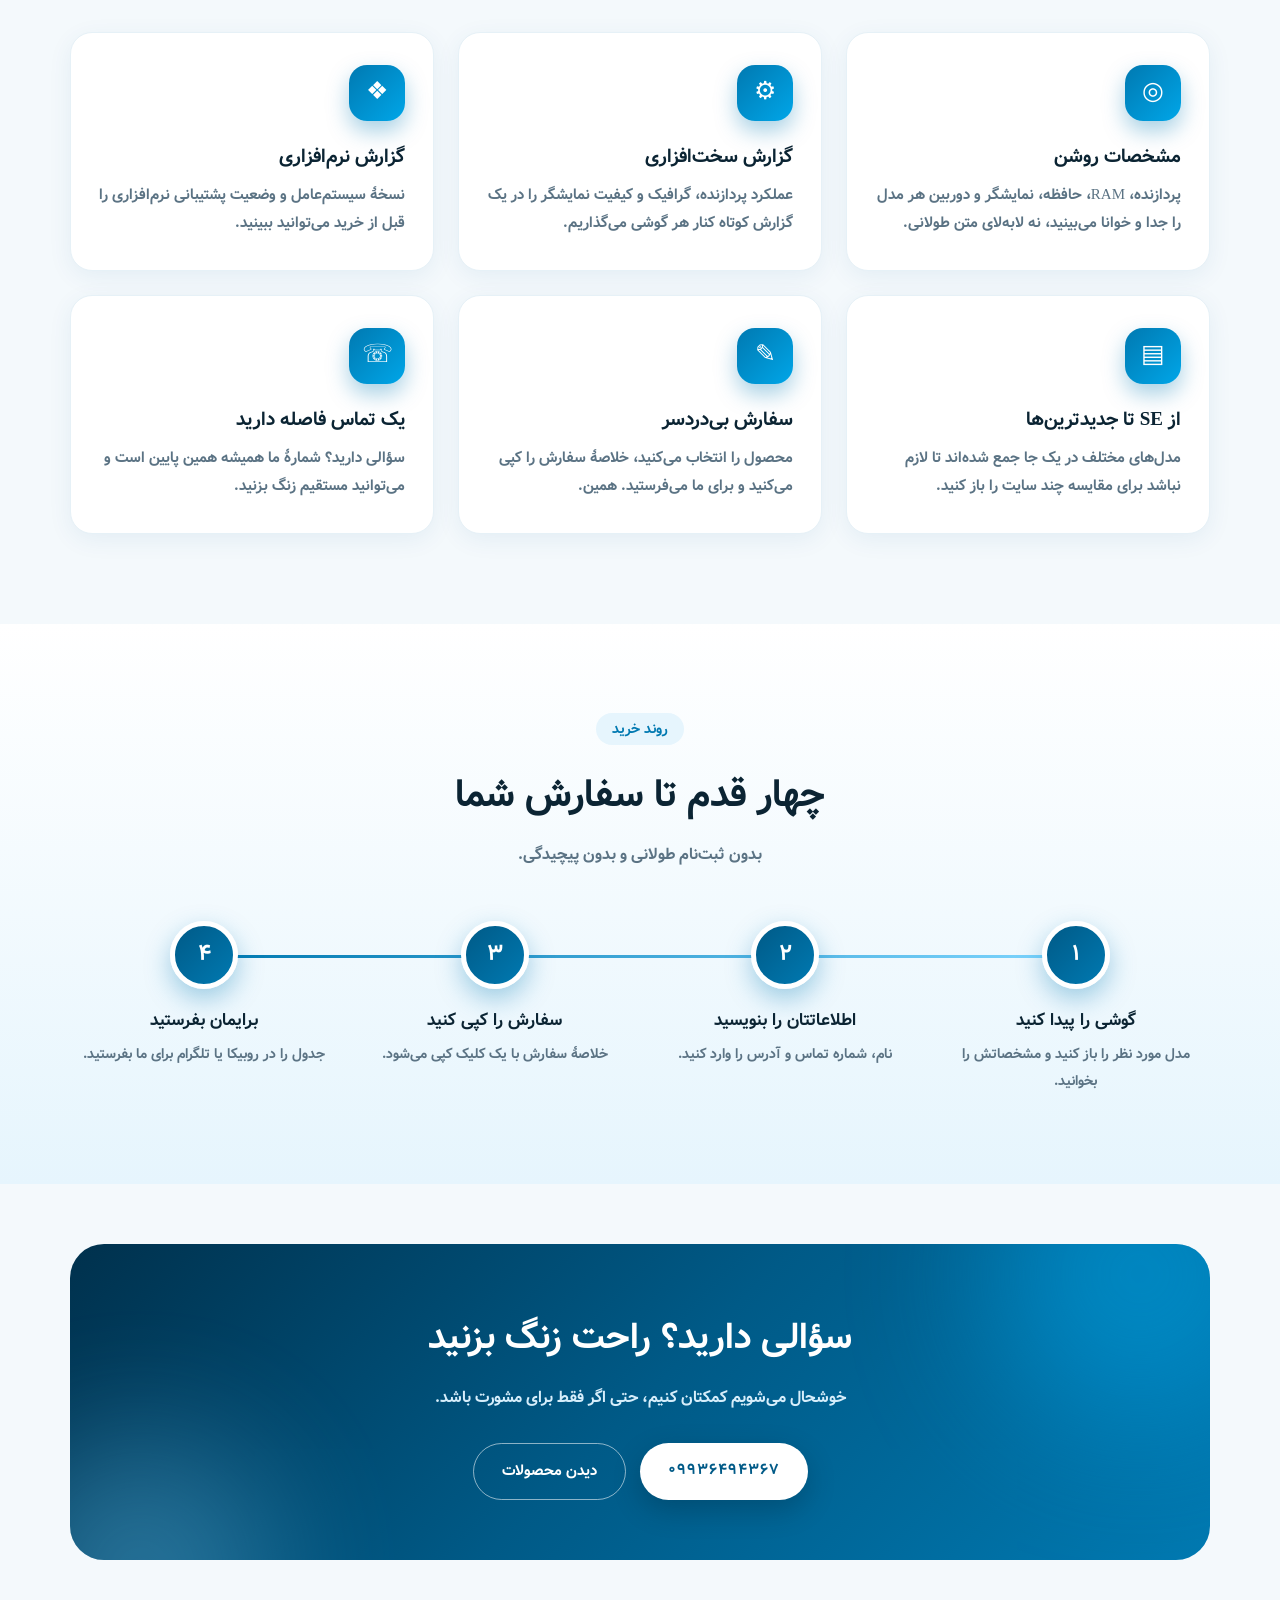
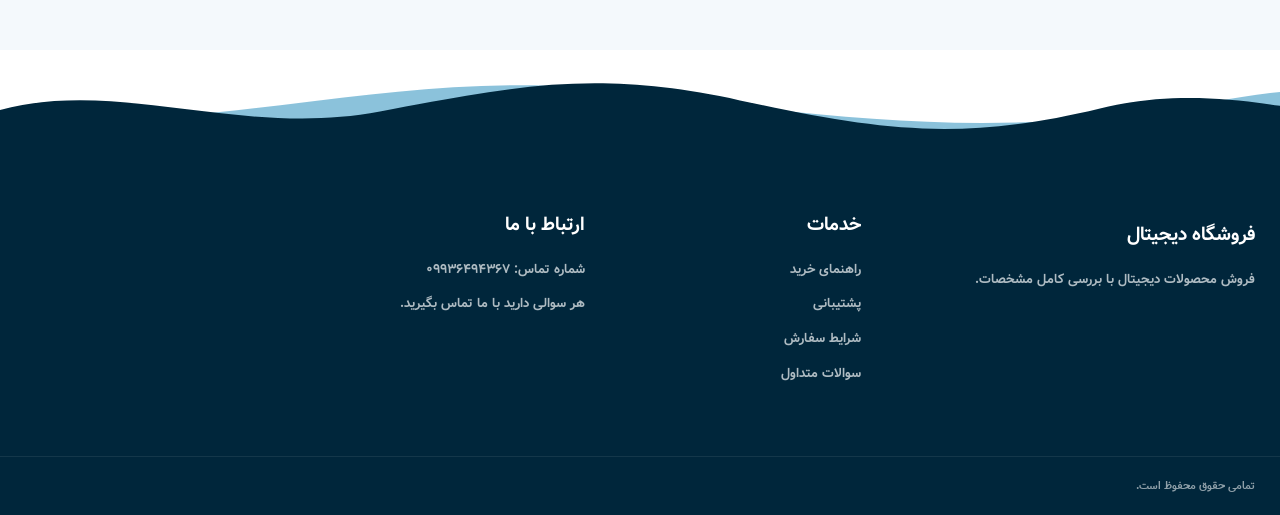
==== commit a83c8255: "Update about.html" ====
--- a/about.html
+++ b/about.html
@@ -154,7 +154,282 @@
 </aside>
 <main>
 
-
+<!-- ===================== ABOUT US : فقط بخش MAIN ===================== -->
+<!-- این فایل را داخل صفحهٔ about.html، بین هدر و فوتر خودتان بگذارید -->
+<!-- همهٔ کلاس‌ها با ab- شروع می‌شوند تا با style.css سایت تداخل نکنند -->
+
+<style>
+.ab{
+  --b1:#0079b1; --b2:#005a87; --b3:#7fd6ff; --b4:#e6f5fd;
+  --ink:#0b2433; --muted:#5b7384; --bg:#f4f9fc;
+  --sh:0 18px 50px rgba(0,90,135,.13);
+  font-family:"Vazirmatn",Tahoma,sans-serif;color:var(--ink);background:var(--bg);line-height:1.9;overflow-x:hidden;direction:rtl
+}
+.ab *{box-sizing:border-box}
+.ab h1,.ab h2,.ab h3,.ab p{margin:0}
+.ab a{text-decoration:none;color:inherit}
+.ab .ab-wrap{width:min(1140px,92%);margin:auto}
+
+/* hero */
+.ab .ab-hero{position:relative;min-height:88vh;display:flex;align-items:center;color:#fff;overflow:hidden;
+  background:linear-gradient(135deg,#00314d 0%,#005a87 45%,#0079b1 100%)}
+.ab .ab-blob{position:absolute;border-radius:50%;filter:blur(70px);opacity:.5;animation:ab-drift 14s ease-in-out infinite alternate}
+.ab .ab-blob.a{width:420px;height:420px;background:#00a6e8;top:-120px;right:-80px}
+.ab .ab-blob.b{width:360px;height:360px;background:#7fd6ff;bottom:-140px;left:-60px;animation-delay:-5s;opacity:.32}
+.ab .ab-blob.c{width:240px;height:240px;background:#2b6cff;top:40%;left:38%;animation-delay:-9s;opacity:.28}
+@keyframes ab-drift{to{transform:translate(50px,40px) scale(1.15)}}
+.ab .ab-dots{position:absolute;inset:0;background-image:radial-gradient(rgba(255,255,255,.18) 1.2px,transparent 1.2px);background-size:34px 34px;
+  -webkit-mask-image:radial-gradient(circle,#000 20%,transparent 75%);mask-image:radial-gradient(circle,#000 20%,transparent 75%)}
+.ab .ab-hero .ab-wrap{position:relative;display:grid;grid-template-columns:1.1fr .9fr;gap:40px;align-items:center;padding:70px 0 110px}
+.ab .ab-tag{display:inline-flex;align-items:center;gap:8px;padding:6px 16px;border-radius:99px;background:rgba(255,255,255,.14);border:1px solid rgba(255,255,255,.3);font-size:14px;backdrop-filter:blur(8px)}
+.ab .ab-tag i{width:8px;height:8px;border-radius:50%;background:#5dffb0;animation:ab-pulse 2s infinite}
+@keyframes ab-pulse{0%{box-shadow:0 0 0 0 #5dffb0}70%,100%{box-shadow:0 0 0 10px transparent}}
+.ab .ab-hero h1{font-size:clamp(32px,5vw,56px);font-weight:800;line-height:1.4;margin:18px 0}
+.ab .ab-grad{background:linear-gradient(90deg,#7fd6ff,#fff,#7fd6ff);background-size:200%;-webkit-background-clip:text;background-clip:text;color:transparent;animation:ab-shine 5s linear infinite}
+@keyframes ab-shine{to{background-position:200% 0}}
+.ab .ab-hero p{font-size:17px;color:#d6eefb;max-width:540px}
+.ab .ab-btns{display:flex;gap:14px;margin-top:30px;flex-wrap:wrap}
+.ab .ab-btn{padding:13px 28px;border-radius:99px;font-weight:700;font-size:15px;transition:.3s;display:inline-block;cursor:pointer;font-family:inherit}
+.ab .ab-btn.p{background:#fff;color:var(--b2);box-shadow:0 10px 30px rgba(0,0,0,.2)}
+.ab .ab-btn.p:hover{transform:translateY(-4px)}
+.ab .ab-btn.g{border:1.5px solid rgba(255,255,255,.55);color:#fff}
+.ab .ab-btn.g:hover{background:rgba(255,255,255,.15);transform:translateY(-4px)}
+
+/* phone */
+.ab .ab-stage{position:relative;height:450px;display:grid;place-items:center;perspective:900px}
+.ab .ab-ring{position:absolute;width:380px;height:380px;border-radius:50%;border:1.5px dashed rgba(255,255,255,.35);animation:ab-spin 28s linear infinite}
+.ab .ab-ring.r2{width:290px;height:290px;animation-direction:reverse;animation-duration:20s;border-color:rgba(127,214,255,.5)}
+@keyframes ab-spin{to{transform:rotate(360deg)}}
+.ab .ab-phone{position:relative;width:210px;height:430px;border-radius:40px;padding:10px;
+  background:linear-gradient(145deg,#e9f7ff,#8bc9e8 40%,#0f5f86);box-shadow:0 40px 80px rgba(0,20,40,.5),inset 0 0 0 2px rgba(255,255,255,.5);
+  animation:ab-float 6s ease-in-out infinite;transition:transform .2s}
+@keyframes ab-float{50%{margin-top:-22px}}
+.ab .ab-screen{height:100%;border-radius:31px;overflow:hidden;position:relative;background:linear-gradient(160deg,#00a6e8,#0057b8 55%,#002b5c);display:flex;flex-direction:column;align-items:center;padding-top:50px;color:#fff}
+.ab .ab-notch{position:absolute;top:10px;left:50%;transform:translateX(-50%);width:78px;height:22px;background:#000;border-radius:20px}
+.ab .ab-clk{font-size:46px;font-weight:300;line-height:1.2;margin-top:14px}
+.ab .ab-screen small{opacity:.8;font-size:12px}
+.ab .ab-chips{margin-top:auto;margin-bottom:22px;width:84%;display:grid;gap:8px}
+.ab .ab-chip{background:rgba(255,255,255,.18);border:1px solid rgba(255,255,255,.3);border-radius:12px;padding:6px 10px;font-size:11.5px;display:flex;justify-content:space-between}
+.ab .ab-badge{position:absolute;background:rgba(255,255,255,.95);color:var(--b2);border-radius:16px;padding:10px 16px;font-weight:700;font-size:13px;box-shadow:var(--sh);animation:ab-float 5s ease-in-out infinite}
+.ab .ab-badge.x{top:50px;left:0;animation-delay:-2s}
+.ab .ab-badge.y{bottom:70px;right:-6px;animation-delay:-3.5s}
+
+/* common */
+.ab .ab-sec{padding:90px 0;position:relative}
+.ab .ab-head{text-align:center;max-width:640px;margin:0 auto 50px}
+.ab .ab-head span{color:var(--b1);font-weight:700;font-size:14px;background:var(--b4);padding:5px 16px;border-radius:99px}
+.ab .ab-head h2{font-size:clamp(25px,3.4vw,38px);font-weight:800;margin:16px 0 8px}
+.ab .ab-head p{color:var(--muted)}
+
+/* stats */
+.ab .ab-stats{margin-top:-70px;padding:0;z-index:5}
+.ab .ab-sg{background:#fff;border-radius:28px;box-shadow:var(--sh);display:grid;grid-template-columns:repeat(4,1fr);padding:32px 10px}
+.ab .ab-st{text-align:center;padding:6px;border-left:1px solid #e3eef5}
+.ab .ab-st:last-child{border:0}
+.ab .ab-st b{display:block;font-size:44px;font-weight:800;line-height:1.3;background:linear-gradient(135deg,var(--b1),#00a6e8);-webkit-background-clip:text;background-clip:text;color:transparent}
+.ab .ab-st span{color:var(--muted);font-size:14px}
+
+/* story */
+.ab .ab-story{display:grid;grid-template-columns:1fr 1fr;gap:50px;align-items:center}
+.ab .ab-story h2{font-size:clamp(24px,3vw,34px);font-weight:800;margin-bottom:16px;line-height:1.6}
+.ab .ab-story p{color:var(--muted);margin-bottom:14px}
+.ab .ab-quote{position:relative;background:linear-gradient(135deg,var(--b2),var(--b1));color:#fff;border-radius:28px;padding:42px 34px;box-shadow:var(--sh);overflow:hidden}
+.ab .ab-quote::after{content:"”";position:absolute;top:-30px;left:18px;font-size:170px;line-height:1;opacity:.14}
+.ab .ab-quote p{font-size:19px;font-weight:600;line-height:2.1;position:relative}
+.ab .ab-quote small{display:block;margin-top:16px;opacity:.8;position:relative}
+
+/* cards */
+.ab .ab-grid{display:grid;grid-template-columns:repeat(3,1fr);gap:24px}
+.ab .ab-card{background:#fff;border-radius:22px;padding:32px 28px;box-shadow:0 6px 24px rgba(0,90,135,.07);position:relative;overflow:hidden;transition:transform .25s,box-shadow .35s;border:1px solid #e6f1f7}
+.ab .ab-card::before{content:"";position:absolute;inset:0;background:radial-gradient(circle at var(--mx,50%) var(--my,0%),rgba(0,166,232,.18),transparent 55%);opacity:0;transition:.3s}
+.ab .ab-card:hover{box-shadow:var(--sh)}
+.ab .ab-card:hover::before{opacity:1}
+.ab .ab-ic{width:56px;height:56px;border-radius:18px;display:grid;place-items:center;font-size:25px;margin-bottom:18px;color:#fff;background:linear-gradient(135deg,var(--b1),#00a6e8);box-shadow:0 10px 22px rgba(0,121,177,.35);position:relative}
+.ab .ab-card h3{font-size:19px;margin-bottom:6px;position:relative}
+.ab .ab-card p{color:var(--muted);font-size:15px;position:relative}
+
+/* steps */
+.ab .ab-steps{background:linear-gradient(180deg,#fff,var(--b4))}
+.ab .ab-tl{position:relative;display:grid;grid-template-columns:repeat(4,1fr);gap:22px}
+.ab .ab-tl::before{content:"";position:absolute;top:34px;right:12%;left:12%;height:3px;background:linear-gradient(90deg,var(--b1),var(--b3));border-radius:3px;transform-origin:right;transform:scaleX(0);transition:transform 1.6s ease}
+.ab .ab-tl.in::before{transform:scaleX(1)}
+.ab .ab-sp{text-align:center;position:relative}
+.ab .ab-num{width:68px;height:68px;border-radius:50%;margin:0 auto 16px;display:grid;place-items:center;font-weight:800;font-size:22px;color:#fff;background:linear-gradient(135deg,var(--b2),var(--b1));border:5px solid #fff;box-shadow:0 10px 26px rgba(0,121,177,.35);position:relative;z-index:1}
+.ab .ab-sp h3{font-size:17px;margin-bottom:4px}
+.ab .ab-sp p{color:var(--muted);font-size:14px}
+
+/* cta */
+.ab .ab-cta{padding:60px 0 90px}
+.ab .ab-cb{position:relative;overflow:hidden;border-radius:34px;padding:60px 36px;text-align:center;color:#fff;background:linear-gradient(135deg,#00314d,var(--b2) 50%,var(--b1))}
+.ab .ab-cb h2{font-size:clamp(24px,3.2vw,36px);font-weight:800;margin-bottom:10px;position:relative}
+.ab .ab-cb p{color:#d6eefb;position:relative}
+.ab .ab-cb .ab-btns{justify-content:center;position:relative}
+.ab .ab-tel{direction:ltr;unicode-bidi:plaintext;letter-spacing:1px}
+
+/* reveal */
+.ab .ab-rv{opacity:0;transform:translateY(40px);transition:opacity .9s ease,transform .9s cubic-bezier(.19,1,.22,1)}
+.ab .ab-rv.in{opacity:1;transform:none}
+.ab .d1{transition-delay:.1s}.ab .d2{transition-delay:.2s}
+
+@media(max-width:900px){
+  .ab .ab-hero .ab-wrap{grid-template-columns:1fr;text-align:center}
+  .ab .ab-hero p{margin:auto}.ab .ab-btns{justify-content:center}
+  .ab .ab-stage{height:420px;order:-1}
+  .ab .ab-grid{grid-template-columns:1fr 1fr}
+  .ab .ab-tl{grid-template-columns:1fr 1fr;row-gap:34px}.ab .ab-tl::before{display:none}
+  .ab .ab-sg{grid-template-columns:1fr 1fr;row-gap:18px}.ab .ab-st:nth-child(2){border:0}
+  .ab .ab-story{grid-template-columns:1fr}
+}
+@media(max-width:560px){.ab .ab-grid{grid-template-columns:1fr}.ab .ab-stage{height:380px}.ab .ab-phone{transform:scale(.88)}}
+@media(prefers-reduced-motion:reduce){.ab *{animation:none!important;transition:none!important}.ab .ab-rv{opacity:1;transform:none}}
+</style>
+
+<main class="ab">
+
+  <!-- Hero -->
+  <div class="ab-hero">
+    <div class="ab-blob a"></div><div class="ab-blob b"></div><div class="ab-blob c"></div><div class="ab-dots"></div>
+    <div class="ab-wrap">
+      <div>
+        <span class="ab-tag"><i></i> سلام، ما یوفون هستیم</span>
+        <h1>آیفونی بخرید که <span class="ab-grad">از قبل می‌شناسیدش</span></h1>
+        <p>ما فروشگاه بزرگی با شعارهای قلمبه‌سلمبه نیستیم. فقط دوست داریم وقتی می‌خواهید آیفون بخرید، پیش از پرداخت بدانید دقیقاً چه چیزی تحویل می‌گیرید. برای همین هر مدل را با مشخصات و گزارش‌هایش کنار هم گذاشته‌ایم.</p>
+        <div class="ab-btns">
+          <a href="./index.html#products" class="ab-btn p">محصولات را ببینید</a>
+          <a href="#ab-contact" class="ab-btn g">با ما حرف بزنید</a>
+        </div>
+      </div>
+      <div class="ab-stage" id="abStage">
+        <div class="ab-ring"></div><div class="ab-ring r2"></div>
+        <div class="ab-phone" id="abPhone">
+          <div class="ab-screen">
+            <div class="ab-notch"></div>
+            <small>امروز</small>
+            <div class="ab-clk" id="abClk">۱۰:۰۹</div>
+            <div class="ab-chips">
+              <div class="ab-chip"><span>پردازنده</span><b>۹۸٪</b></div>
+              <div class="ab-chip"><span>گرافیک</span><b>۹۶٪</b></div>
+              <div class="ab-chip"><span>نمایشگر</span><b>۹۹٪</b></div>
+            </div>
+          </div>
+        </div>
+        <div class="ab-badge x">✓ گزارش سخت‌افزاری</div>
+        <div class="ab-badge y">✓ گزارش نرم‌افزاری</div>
+      </div>
+    </div>
+  </div>
+
+
+  <!-- Story -->
+  <section class="ab-sec">
+    <div class="ab-wrap">
+      <div class="ab-story">
+        <div class="ab-rv">
+          <div class="ab-head" style="text-align:right;margin:0 0 14px"><span>داستان ما</span></div>
+          <h2>می‌خواستیم خرید گوشی، کمتر شبیه قمار باشد</h2>
+          <p>همه‌مان حداقل یک بار گوشی خریده‌ایم و بعد فهمیده‌ایم چیزی که در ذهنمان بود با چیزی که دستمان رسید فرق دارد. یوفون از همین دغدغه ساخته شد.</p>
+          <p>اینجا سعی می‌کنیم همان چیزی را بنویسیم که خودمان دوست داشتیم قبل از خرید بدانیم: مشخصات واقعی، وضعیت سخت‌افزار و وضعیت نرم‌افزار، بدون شلوغ‌کاری.</p>
+        </div>
+        <div class="ab-quote ab-rv d1">
+          <p>قولی که به خودمان داده‌ایم ساده است: هر چیزی را که دربارهٔ یک گوشی می‌گوییم، باید بتوانید پیش از خرید بررسی کنید.</p>
+          <small>— تیم یوفون</small>
+        </div>
+      </div>
+    </div>
+  </section>
+
+  <!-- Why -->
+  <section class="ab-sec" style="padding-top:20px">
+    <div class="ab-wrap">
+      <div class="ab-head ab-rv"><span>چرا یوفون؟</span><h2>چیزهایی که برایمان مهم است</h2><p>نه وعدهٔ بزرگ، فقط کارهای کوچکی که خرید را راحت‌تر می‌کنند.</p></div>
+      <div class="ab-grid">
+        <div class="ab-card ab-rv"><div class="ab-ic">◎</div><h3>مشخصات روشن</h3><p>پردازنده، RAM، حافظه، نمایشگر و دوربین هر مدل را جدا و خوانا می‌بینید، نه لابه‌لای متن طولانی.</p></div>
+        <div class="ab-card ab-rv d1"><div class="ab-ic">⚙</div><h3>گزارش سخت‌افزاری</h3><p>عملکرد پردازنده، گرافیک و کیفیت نمایشگر را در یک گزارش کوتاه کنار هر گوشی می‌گذاریم.</p></div>
+        <div class="ab-card ab-rv d2"><div class="ab-ic">❖</div><h3>گزارش نرم‌افزاری</h3><p>نسخهٔ سیستم‌عامل و وضعیت پشتیبانی نرم‌افزاری را قبل از خرید می‌توانید ببینید.</p></div>
+        <div class="ab-card ab-rv"><div class="ab-ic">▤</div><h3>از SE تا جدیدترین‌ها</h3><p>مدل‌های مختلف در یک جا جمع شده‌اند تا لازم نباشد برای مقایسه چند سایت را باز کنید.</p></div>
+        <div class="ab-card ab-rv d1"><div class="ab-ic">✎</div><h3>سفارش بی‌دردسر</h3><p>محصول را انتخاب می‌کنید، خلاصهٔ سفارش را کپی می‌کنید و برای ما می‌فرستید. همین.</p></div>
+        <div class="ab-card ab-rv d2"><div class="ab-ic">☏</div><h3>یک تماس فاصله دارید</h3><p>سؤالی دارید؟ شمارهٔ ما همیشه همین پایین است و می‌توانید مستقیم زنگ بزنید.</p></div>
+      </div>
+    </div>
+  </section>
+
+  <!-- Steps -->
+  <section class="ab-sec ab-steps">
+    <div class="ab-wrap">
+      <div class="ab-head ab-rv"><span>روند خرید</span><h2>چهار قدم تا سفارش شما</h2><p>بدون ثبت‌نام طولانی و بدون پیچیدگی.</p></div>
+      <div class="ab-tl ab-rv" id="abTl">
+        <div class="ab-sp"><div class="ab-num">۱</div><h3>گوشی را پیدا کنید</h3><p>مدل مورد نظر را باز کنید و مشخصاتش را بخوانید.</p></div>
+        <div class="ab-sp"><div class="ab-num">۲</div><h3>اطلاعاتتان را بنویسید</h3><p>نام، شماره تماس و آدرس را وارد کنید.</p></div>
+        <div class="ab-sp"><div class="ab-num">۳</div><h3>سفارش را کپی کنید</h3><p>خلاصهٔ سفارش با یک کلیک کپی می‌شود.</p></div>
+        <div class="ab-sp"><div class="ab-num">۴</div><h3>برایمان بفرستید</h3><p>جدول را در روبیکا یا تلگرام برای ما بفرستید.</p></div>
+      </div>
+    </div>
+  </section>
+
+  <!-- CTA -->
+  <section class="ab-cta" id="ab-contact">
+    <div class="ab-wrap">
+      <div class="ab-cb ab-rv">
+        <div class="ab-blob a" style="width:300px;height:300px"></div><div class="ab-blob b" style="width:260px;height:260px"></div>
+        <h2>سؤالی دارید؟ راحت زنگ بزنید</h2>
+        <p>خوشحال می‌شویم کمکتان کنیم، حتی اگر فقط برای مشورت باشد.</p>
+        <div class="ab-btns">
+          <a href="tel:09936494367" class="ab-btn p ab-tel">09936494367</a>
+          <a href="./index.html#products" class="ab-btn g">دیدن محصولات</a>
+        </div>
+      </div>
+    </div>
+  </section>
+
+</main>
+
+<script>
+(()=>{
+  const root=document.querySelector('.ab'); if(!root) return;
+  const $=s=>root.querySelector(s), $$=s=>[...root.querySelectorAll(s)];
+  const fa=n=>n.toLocaleString('fa-IR');
+
+  // ساعت گوشی
+  const clk=$('#abClk');
+  const tick=()=>{clk.textContent=new Date().toLocaleTimeString('fa-IR',{hour:'2-digit',minute:'2-digit',hour12:false})};
+  tick(); setInterval(tick,30000);
+
+  // شمارنده‌ها
+  const count=el=>{
+    const to=+el.dataset.count,t0=performance.now(),dur=1600;
+    const step=t=>{const p=Math.min((t-t0)/dur,1),e=1-Math.pow(1-p,4);
+      el.textContent=fa(Math.round(to*e)); if(p<1) requestAnimationFrame(step)};
+    requestAnimationFrame(step);
+  };
+
+  // ظاهر شدن هنگام اسکرول
+  const io=new IntersectionObserver(es=>es.forEach(e=>{
+    if(!e.isIntersecting) return;
+    e.target.classList.add('in');
+    e.target.querySelectorAll('[data-count]').forEach(count);
+    io.unobserve(e.target);
+  }),{threshold:.2});
+  $$('.ab-rv').forEach(el=>io.observe(el));
+
+  // نور و حالت سه‌بعدی کارت‌ها
+  $$('.ab-card').forEach(c=>{
+    c.addEventListener('mousemove',e=>{
+      const r=c.getBoundingClientRect(),x=(e.clientX-r.left)/r.width,y=(e.clientY-r.top)/r.height;
+      c.style.setProperty('--mx',x*100+'%');c.style.setProperty('--my',y*100+'%');
+      c.style.transform=`perspective(700px) rotateX(${(.5-y)*8}deg) rotateY(${(x-.5)*8}deg) translateY(-6px)`;
+    });
+    c.addEventListener('mouseleave',()=>c.style.transform='');
+  });
+
+  // حرکت گوشی با موس
+  const st=$('#abStage'),ph=$('#abPhone');
+  st.addEventListener('mousemove',e=>{
+    const r=st.getBoundingClientRect(),x=(e.clientX-r.left)/r.width-.5,y=(e.clientY-r.top)/r.height-.5;
+    ph.style.transform=`rotateY(${x*22}deg) rotateX(${-y*16}deg)`;
+  });
+  st.addEventListener('mouseleave',()=>ph.style.transform='');
+})();
+</script>
 
 
 
@@ -229,11 +504,6 @@
 
         <span>
             تمامی حقوق محفوظ است.
-        </span>
-
-        <span>
-            تمام حقوق محفوظ میباشد 
-
         </span>
 
     </div>
@@ -765,4 +1035,4 @@
 </script>
 
 </body>
-</html>+</html>
--- a/style.css
+++ b/style.css
@@ -3438,8 +3438,77 @@
 
 
 
-
-
-
-
-
+/* ============ موج بالای فوتر (فقط CSS، بدون تغییر در HTML) ============ */
+/* این کد را «آخر» فایل style.css بچسبانید تا روی استایل‌های قبلی فوتر غلبه کند. */
+
+footer#contact{
+  /* رنگ فوتر خودتان را اینجا بنویسید (همان رنگ فعلی فوتر) */
+  --footer-bg:#00263b;
+  /* رنگ موج پشتی که کمی روشن‌تر و محوتر است */
+  --wave-back:#0079b1;
+
+  position:relative;
+  background:var(--footer-bg);
+  margin-top:90px;            /* جا برای موج */
+}
+
+/* موج پشتی: روشن‌تر، آهسته‌تر، شکل متفاوت */
+footer#contact::before,
+footer#contact::after{
+  content:"";
+  position:absolute;
+  left:0; right:0;
+  pointer-events:none;
+  -webkit-mask-repeat:repeat-x;
+  mask-repeat:repeat-x;
+}
+
+footer#contact::before{
+  top:-98px; height:100px;
+  background:var(--wave-back);
+  opacity:.45;
+  -webkit-mask-image:url("data:image/svg+xml,%3Csvg xmlns='http://www.w3.org/2000/svg' viewBox='0 0 1440 100' preserveAspectRatio='none'%3E%3Cpath d='M0,70 C160,100 300,20 480,50 C640,78 760,98 920,60 C1060,22 1340,51 1440,70 L1440,100 L0,100 Z'/%3E%3C/svg%3E");
+  mask-image:url("data:image/svg+xml,%3Csvg xmlns='http://www.w3.org/2000/svg' viewBox='0 0 1440 100' preserveAspectRatio='none'%3E%3Cpath d='M0,70 C160,100 300,20 480,50 C640,78 760,98 920,60 C1060,22 1340,51 1440,70 L1440,100 L0,100 Z'/%3E%3C/svg%3E");
+  -webkit-mask-size:1900px 100px;
+  mask-size:1900px 100px;
+  animation:ftWaveBack 38s linear infinite;
+}
+
+/* موج جلویی: هم‌رنگ فوتر، نامتقارن و کمی نامرتب */
+footer#contact::after{
+  top:-78px; height:80px;
+  background:var(--footer-bg);
+  -webkit-mask-image:url("data:image/svg+xml,%3Csvg xmlns='http://www.w3.org/2000/svg' viewBox='0 0 1440 100' preserveAspectRatio='none'%3E%3Cpath d='M0,60 C120,20 240,95 380,62 C520,28 600,10 740,48 C880,86 960,100 1100,58 C1240,16 1340,93 1440,60 L1440,100 L0,100 Z'/%3E%3C/svg%3E");
+  mask-image:url("data:image/svg+xml,%3Csvg xmlns='http://www.w3.org/2000/svg' viewBox='0 0 1440 100' preserveAspectRatio='none'%3E%3Cpath d='M0,60 C120,20 240,95 380,62 C520,28 600,10 740,48 C880,86 960,100 1100,58 C1240,16 1340,93 1440,60 L1440,100 L0,100 Z'/%3E%3C/svg%3E");
+  -webkit-mask-size:1440px 80px;
+  mask-size:1440px 80px;
+  animation:ftWaveFront 24s linear infinite reverse;
+}
+
+@keyframes ftWaveBack{
+  from{-webkit-mask-position:0 0;mask-position:0 0}
+  to{-webkit-mask-position:1900px 0;mask-position:1900px 0}
+}
+@keyframes ftWaveFront{
+  from{-webkit-mask-position:0 0;mask-position:0 0}
+  to{-webkit-mask-position:1440px 0;mask-position:1440px 0}
+}
+
+/* موبایل: موج کوتاه‌تر */
+@media (max-width:600px){
+  footer#contact{margin-top:60px}
+  footer#contact::before{top:-58px;height:60px;-webkit-mask-size:1100px 60px;mask-size:1100px 60px}
+  footer#contact::after{top:-48px;height:50px;-webkit-mask-size:900px 50px;mask-size:900px 50px}
+}
+
+@media (prefers-reduced-motion:reduce){
+  footer#contact::before,footer#contact::after{animation:none}
+}
+
+
+
+
+
+
+
+
